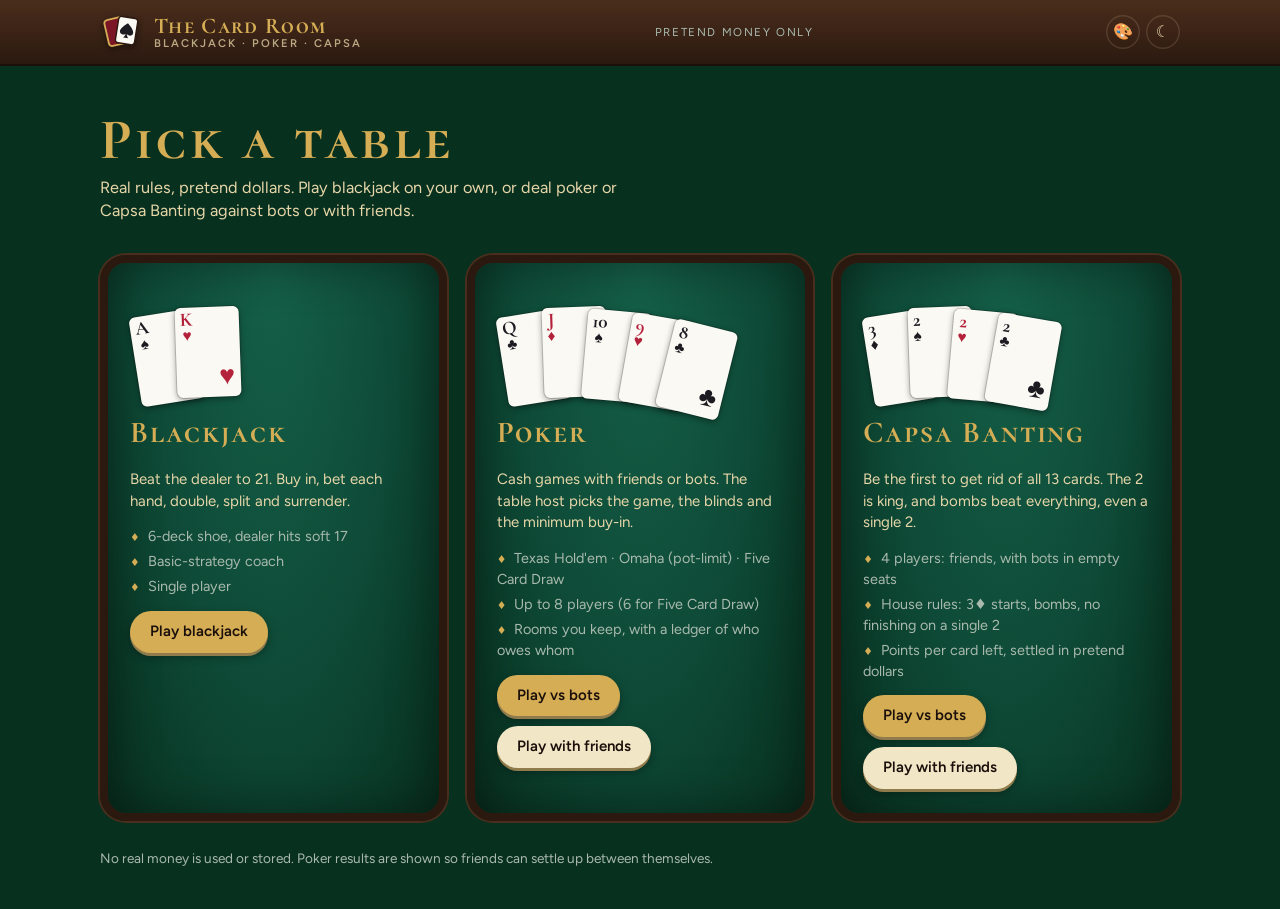
==== index.html @ 7aa1b0e9 "Capsa Banting page, online rooms and menu card; online money only between people Co-Authored-By: Cla" ====
<!doctype html>
<html lang="en">
<head>
<meta charset="utf-8">
<meta name="viewport" content="width=device-width, initial-scale=1, viewport-fit=cover">
<title>The Card Room</title>
<meta name="description" content="Blackjack and Texas Hold'em with real casino rules and pretend money. Play poker against bots or with friends online.">
<meta name="theme-color" content="#2b1910">
<script src="theme.js"></script>
<link rel="icon" type="image/svg+xml" href="logo.svg">
<link rel="preconnect" href="https://fonts.googleapis.com">
<link rel="preconnect" href="https://fonts.gstatic.com" crossorigin>
<link rel="stylesheet" href="https://fonts.googleapis.com/css2?family=Cormorant+SC:wght@500;700&family=Cormorant+Garamond:wght@600;700&family=Figtree:wght@400;500;600;700&display=swap">
<link rel="stylesheet" href="shared.css">
<style>
  .hero { max-width: 1080px; margin: 0 auto; padding-block: 28px 8px; display: grid; gap: 6px; }
  .hero h1 { font-family: var(--font-display); color: var(--gold); font-size: clamp(2.2rem, 7vw, 3.6rem); letter-spacing: .06em; margin: 0; line-height: 1; text-wrap: balance; }
  .hero p { margin: 0; max-width: 56ch; color: var(--print); font-size: 1.02rem; }
  .games { max-width: 1080px; margin: 24px auto 0; display: grid; grid-template-columns: repeat(auto-fit, minmax(300px, 1fr)); gap: 20px; }
  .game {
    position: relative; overflow: hidden; display: grid; gap: 14px; align-content: start;
    background: radial-gradient(ellipse at 50% 0%, var(--felt-hi) 0%, var(--felt) 55%, var(--felt-deep) 100%);
    border: 8px solid var(--rail); border-radius: 26px; box-shadow: inset 0 0 50px rgba(0,0,0,.4), 0 0 0 2px var(--rail-hi);
    padding: 22px 22px 24px; color: var(--print); text-decoration: none; min-width: 0;
  }
  .game h2 { font-family: var(--font-display); color: var(--gold); font-size: 1.9rem; letter-spacing: .06em; margin: 0; }
  .game p { margin: 0; }
  .art { display: flex; height: 112px; align-items: flex-end; padding-left: 4px; }
  .art .card { --cw: 64px; }
  .art .card + .card { margin-left: -22px; }
  .art .card:nth-child(1) { transform: rotate(-9deg) translateY(6px); }
  .art .card:nth-child(2) { transform: rotate(-2deg); }
  .art .card:nth-child(3) { transform: rotate(5deg) translateY(4px); }
  .art .card:nth-child(4) { transform: rotate(10deg) translateY(10px); }
  .art .card:nth-child(5) { transform: rotate(14deg) translateY(18px); }
  .facts { list-style: none; margin: 0; padding: 0; display: grid; gap: 4px; font-size: .9rem; color: var(--muted); }
  .facts li::before { content: "♦"; color: var(--gold); margin-right: 8px; font-size: .75em; }
  .modes { display: flex; flex-wrap: wrap; gap: 10px; }
  .modes a { text-decoration: none; }
  .pill {
    display: inline-flex; align-items: center; gap: 8px; border-radius: 999px; padding: 10px 20px; font-weight: 600;
    background: var(--btn); color: var(--btn-ink); box-shadow: 0 3px 0 #8f7b4c, 0 4px 10px rgba(0,0,0,.35);
  }
  .pill.gold { background: var(--gold); }
  .pill:hover { filter: brightness(1.05); }
  .foot { max-width: 1080px; margin: 28px auto 0; color: var(--muted); font-size: .85rem; }
</style>
</head>
<body>
<header class="bar"><div class="bar-in">
  <a class="brand-link" href="./"><img class="logo" src="logo.svg" alt="" width="44" height="44"><span class="brand-text"><span class="brand">The Card Room</span><span class="brand-sub">Blackjack · Poker · Capsa</span></span></a>
  <span class="tagline">Pretend money only</span>
</div></header>

<div class="wrap">
  <section class="hero">
    <h1>Pick a table</h1>
    <p>Real rules, pretend dollars. Play blackjack on your own, or deal poker or Capsa Banting against bots or with friends.</p>
  </section>

  <section class="games">
    <a class="game" href="blackjack/">
      <div class="art" aria-hidden="true">
        <div class="card"><div class="corner">A<span>♠</span></div><div class="pip">♠</div></div>
        <div class="card red"><div class="corner">K<span>♥</span></div><div class="pip">♥</div></div>
      </div>
      <h2>Blackjack</h2>
      <p>Beat the dealer to 21. Buy in, bet each hand, double, split and surrender.</p>
      <ul class="facts">
        <li>6-deck shoe, dealer hits soft 17</li>
        <li>Basic-strategy coach</li>
        <li>Single player</li>
      </ul>
      <div class="modes"><span class="pill gold">Play blackjack</span></div>
    </a>

    <div class="game">
      <div class="art" aria-hidden="true">
        <div class="card"><div class="corner">Q<span>♣</span></div><div class="pip">♣</div></div>
        <div class="card red"><div class="corner">J<span>♦</span></div><div class="pip">♦</div></div>
        <div class="card"><div class="corner">10<span>♠</span></div><div class="pip">♠</div></div>
        <div class="card red"><div class="corner">9<span>♥</span></div><div class="pip">♥</div></div>
        <div class="card"><div class="corner">8<span>♣</span></div><div class="pip">♣</div></div>
      </div>
      <h2>Poker</h2>
      <p>Cash games with friends or bots. The table host picks the game, the blinds and the minimum buy-in.</p>
      <ul class="facts">
        <li>Texas Hold'em · Omaha (pot-limit) · Five Card Draw</li>
        <li>Up to 8 players (6 for Five Card Draw)</li>
        <li>Rooms you keep, with a ledger of who owes whom</li>
      </ul>
      <div class="modes">
        <a class="pill gold" href="poker/#ai">Play vs bots</a>
        <a class="pill" href="poker/#online">Play with friends</a>
      </div>
    </div>

    <div class="game">
      <div class="art" aria-hidden="true">
        <div class="card"><div class="corner">3<span>♦</span></div><div class="pip">♦</div></div>
        <div class="card"><div class="corner">2<span>♠</span></div><div class="pip">♠</div></div>
        <div class="card red"><div class="corner">2<span>♥</span></div><div class="pip">♥</div></div>
        <div class="card"><div class="corner">2<span>♣</span></div><div class="pip">♣</div></div>
      </div>
      <h2>Capsa Banting</h2>
      <p>Be the first to get rid of all 13 cards. The 2 is king, and bombs beat everything, even a single 2.</p>
      <ul class="facts">
        <li>4 players: friends, with bots in empty seats</li>
        <li>House rules: 3♦ starts, bombs, no finishing on a single 2</li>
        <li>Points per card left, settled in pretend dollars</li>
      </ul>
      <div class="modes">
        <a class="pill gold" href="capsa/#ai">Play vs bots</a>
        <a class="pill" href="capsa/#online">Play with friends</a>
      </div>
    </div>
  </section>

  <p class="foot">No real money is used or stored. Poker results are shown so friends can settle up between themselves.</p>
</div>
</body>
</html>
---- shared.css ----
/* Shared look for the menu and the poker room: the same wooden rail and green felt as the blackjack table.
   Single deliberate dark look. */
* { box-sizing: border-box; }
html { padding-top: env(safe-area-inset-top, 0px); padding-bottom: env(safe-area-inset-bottom, 0px); }
body { margin: 0; }
[hidden] { display: none !important; }
:root {
  --felt: #0e4a37;
  --felt-deep: #08301f;
  --felt-hi: #156048;
  --rail: #2b1910;
  --rail-hi: #4a2d1c;
  --print: #e6d6a8;
  --gold: #d4ad55;
  --card: #fbf9f3;
  --card-ink: #1d1b22;
  --card-red: #b3223a;
  --card-back: #7a1626;
  --win: #7fd69c;
  --lose: #f08a7e;
  --push: #c9c2ae;
  --btn: #f1e6c6;
  --btn-ink: #22160e;
  --muted: #a9b9ae;
  --line: rgba(230, 214, 168, .15);
  --chip-1: #f4f1ea; --chip-5: #c0392b; --chip-25: #1e7d4f; --chip-100: #1d1d22; --chip-500: #6a3d9a; --chip-1k: #d9a520;
  --font-display: "Cormorant SC", "Cormorant Garamond", Georgia, serif;
  --font-rank: "Cormorant Garamond", Georgia, "Times New Roman", serif;
  --font-body: "Figtree", system-ui, -apple-system, "Segoe UI", sans-serif;
  color-scheme: dark;
}
html, body { min-height: 100%; }
body { background: var(--felt-deep); color: var(--print); font-family: var(--font-body); font-size: 15px; line-height: 1.45; }
body::before { content: ""; position: fixed; inset: 0 0 auto; height: env(safe-area-inset-top, 0px); z-index: 10; background: var(--rail); }

.bar {
  position: sticky; top: env(safe-area-inset-top, 0px); z-index: 5;
  background: linear-gradient(var(--rail-hi), var(--rail));
  border-bottom: 2px solid #1a0f09;
  padding-block: 10px;
  padding-left: max(16px, env(safe-area-inset-left, 0px));
  padding-right: max(16px, env(safe-area-inset-right, 0px));
}
.bar-in { max-width: 1080px; margin: 0 auto; display: flex; flex-wrap: wrap; align-items: center; justify-content: space-between; gap: 8px 20px; }
.brand-wrap { display: grid; gap: 2px; min-width: 0; }
.brand { font-family: var(--font-display); font-weight: 700; font-size: 1.45rem; letter-spacing: .06em; color: var(--gold); margin: 0; }
.back { color: var(--muted); font-size: .78rem; text-decoration: none; letter-spacing: .04em; }
.back:hover, .back:focus-visible { color: var(--gold); }
.meters { display: flex; flex-wrap: wrap; gap: 8px 18px; align-items: center; font-variant-numeric: tabular-nums; }
.meter { display: grid; gap: 2px; }
.meter small { font-size: .68rem; text-transform: uppercase; letter-spacing: .12em; color: var(--muted); }
.meter b { font-size: 1.05rem; font-weight: 600; }

.wrap {
  padding-block: 18px 40px;
  padding-left: max(16px, env(safe-area-inset-left, 0px));
  padding-right: max(16px, env(safe-area-inset-right, 0px));
}

button {
  font: inherit; font-weight: 600; cursor: pointer;
  border: 0; border-radius: 999px; padding: 10px 20px; min-width: 92px;
  background: var(--btn); color: var(--btn-ink);
  box-shadow: 0 3px 0 #8f7b4c, 0 4px 10px rgba(0,0,0,.35);
  transition: transform .08s, box-shadow .08s, opacity .15s;
}
button:hover:not(:disabled) { filter: brightness(1.05); }
button:active:not(:disabled) { transform: translateY(2px); box-shadow: 0 1px 0 #8f7b4c; }
button:disabled { opacity: .35; cursor: not-allowed; }
button:focus-visible, select:focus-visible, input:focus-visible, a:focus-visible { outline: 3px solid var(--gold); outline-offset: 2px; }
button.primary { background: var(--gold); }
button.ghost { background: transparent; color: var(--print); box-shadow: inset 0 0 0 1.5px rgba(230,214,168,.5); }
button.danger { background: transparent; color: var(--lose); box-shadow: inset 0 0 0 1.5px var(--lose); }
kbd { font-family: var(--font-body); font-size: .68em; opacity: .55; margin-left: 6px; }

.money-input { display: inline-flex; align-items: center; gap: 4px; background: var(--felt-deep); border: 1.5px solid rgba(230,214,168,.35); border-radius: 999px; padding: 4px 14px; }
.money-input span { color: var(--gold); font-weight: 700; }
.money-input input { width: 8ch; background: transparent; border: 0; color: var(--print); font: inherit; font-size: 1.05rem; font-weight: 600; font-variant-numeric: tabular-nums; padding: 6px 0; -moz-appearance: textfield; }
.money-input input::-webkit-outer-spin-button, .money-input input::-webkit-inner-spin-button { -webkit-appearance: none; margin: 0; }
.money-input input:focus { outline: none; }
.money-input:focus-within { outline: 3px solid var(--gold); outline-offset: 2px; }
.text-input { background: var(--felt-deep); color: var(--print); border: 1.5px solid rgba(230,214,168,.35); border-radius: 10px; padding: 9px 12px; font: inherit; width: 100%; }
select { font: inherit; background: var(--felt-deep); color: var(--print); border: 1px solid rgba(230,214,168,.3); border-radius: 8px; padding: 6px 8px; }

.card {
  --cw: 56px;
  width: var(--cw); height: calc(var(--cw) * 1.4);
  border-radius: calc(var(--cw) * .09);
  background: var(--card); color: var(--card-ink);
  box-shadow: 0 2px 6px rgba(0,0,0,.4), 0 0 0 1px rgba(0,0,0,.15);
  position: relative; flex: none;
  font-family: var(--font-rank); font-weight: 700;
}
.card.red { color: var(--card-red); }
.card .corner { position: absolute; top: 5%; left: 8%; display: grid; justify-items: center; line-height: .9; font-size: calc(var(--cw) * .3); }
.card .corner span { font-size: .8em; }
.card .pip { position: absolute; right: 9%; bottom: 6%; font-size: calc(var(--cw) * .42); line-height: 1; }
.card.back {
  background:
    repeating-linear-gradient(45deg, rgba(255,255,255,.14) 0 3px, transparent 3px 8px),
    repeating-linear-gradient(-45deg, rgba(255,255,255,.14) 0 3px, transparent 3px 8px),
    var(--card-back);
  border: calc(var(--cw) * .06) solid var(--card);
}
.card.slot { background: rgba(0,0,0,.18); box-shadow: inset 0 0 0 1.5px rgba(230,214,168,.18); }
.card.deal { animation: deal .28s ease-out both; }
.card.win { box-shadow: 0 0 0 3px var(--gold), 0 2px 10px rgba(0,0,0,.4); }
.card.dim { filter: brightness(.55); }
@keyframes deal { from { transform: translateY(-24px) rotate(-6deg); opacity: 0; } to { transform: none; opacity: 1; } }
@media (prefers-reduced-motion: reduce) { .card.deal { animation: none; } * { transition: none !important; } }

/* ---------- logo ---------- */
.brand-link { display: inline-flex; align-items: center; gap: 10px; text-decoration: none; min-width: 0; border-radius: 10px; }
.brand-link .logo { width: 44px; height: 44px; flex: none; filter: drop-shadow(0 2px 3px rgba(0,0,0,.45)); transition: transform .2s; }
a.brand-link:hover .logo { transform: rotate(-6deg) scale(1.04); }
.brand-text { display: grid; line-height: 1.05; min-width: 0; }
.brand-text .brand { font-size: 1.4rem; white-space: nowrap; }
.brand-sub { margin: 0; font-family: var(--font-body); font-size: .7rem; font-weight: 600; letter-spacing: .18em; text-transform: uppercase; color: var(--print); opacity: .75; white-space: nowrap; }
.tagline { font-size: .72rem; letter-spacing: .14em; text-transform: uppercase; color: var(--muted); }
@media (max-width: 520px) {
  .brand-link .logo { width: 36px; height: 36px; }
  .brand-text .brand { font-size: 1.15rem; }
  .brand-sub { font-size: .62rem; }
}
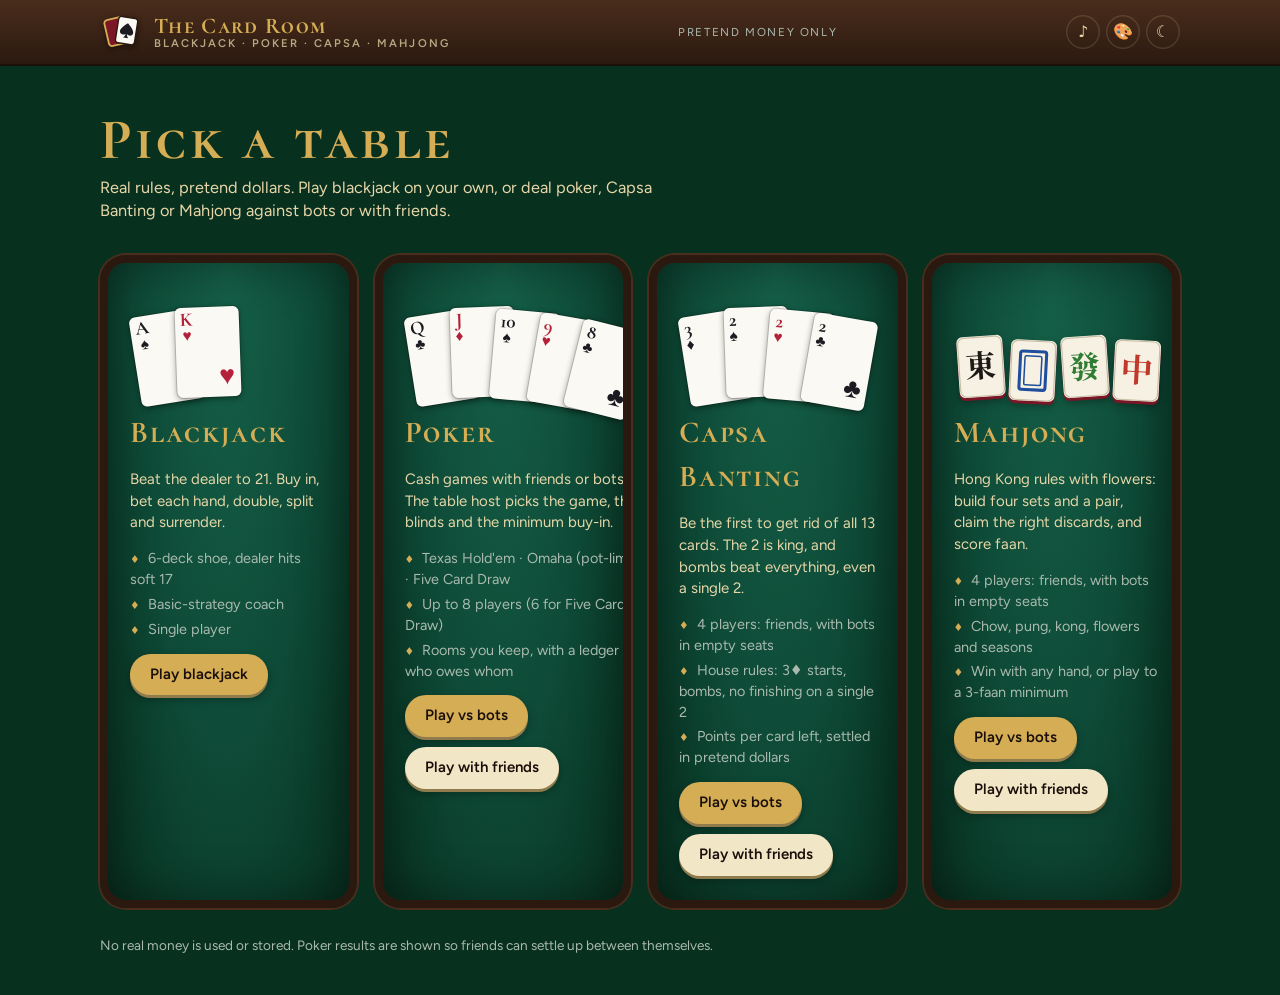
==== commit 941b626c: "Mahjong (Hong Kong rules): engine, bots, table, online rooms - mahjong-engine.js: 144 tiles with flo" ====
--- a/index.html
+++ b/index.html
@@ -16,7 +16,7 @@
   .hero { max-width: 1080px; margin: 0 auto; padding-block: 28px 8px; display: grid; gap: 6px; }
   .hero h1 { font-family: var(--font-display); color: var(--gold); font-size: clamp(2.2rem, 7vw, 3.6rem); letter-spacing: .06em; margin: 0; line-height: 1; text-wrap: balance; }
   .hero p { margin: 0; max-width: 56ch; color: var(--print); font-size: 1.02rem; }
-  .games { max-width: 1080px; margin: 24px auto 0; display: grid; grid-template-columns: repeat(auto-fit, minmax(300px, 1fr)); gap: 20px; }
+  .games { max-width: 1080px; margin: 24px auto 0; display: grid; grid-template-columns: repeat(auto-fit, minmax(235px, 1fr)); gap: 18px; }
   .game {
     position: relative; overflow: hidden; display: grid; gap: 14px; align-content: start;
     background: radial-gradient(ellipse at 50% 0%, var(--felt-hi) 0%, var(--felt) 55%, var(--felt-deep) 100%);
@@ -48,14 +48,14 @@
 </head>
 <body>
 <header class="bar"><div class="bar-in">
-  <a class="brand-link" href="./"><img class="logo" src="logo.svg" alt="" width="44" height="44"><span class="brand-text"><span class="brand">The Card Room</span><span class="brand-sub">Blackjack · Poker · Capsa</span></span></a>
+  <a class="brand-link" href="./"><img class="logo" src="logo.svg" alt="" width="44" height="44"><span class="brand-text"><span class="brand">The Card Room</span><span class="brand-sub">Blackjack · Poker · Capsa · Mahjong</span></span></a>
   <span class="tagline">Pretend money only</span>
 </div></header>
 
 <div class="wrap">
   <section class="hero">
     <h1>Pick a table</h1>
-    <p>Real rules, pretend dollars. Play blackjack on your own, or deal poker or Capsa Banting against bots or with friends.</p>
+    <p>Real rules, pretend dollars. Play blackjack on your own, or deal poker, Capsa Banting or Mahjong against bots or with friends.</p>
   </section>
 
   <section class="games">
@@ -114,9 +114,34 @@
         <a class="pill" href="capsa/#online">Play with friends</a>
       </div>
     </div>
+
+    <div class="game">
+      <div class="art mj-art" aria-hidden="true" data-tiles="1z 5z 6z 7z"></div>
+      <h2>Mahjong</h2>
+      <p>Hong Kong rules with flowers: build four sets and a pair, claim the right discards, and score faan.</p>
+      <ul class="facts">
+        <li>4 players: friends, with bots in empty seats</li>
+        <li>Chow, pung, kong, flowers and seasons</li>
+        <li>Win with any hand, or play to a 3-faan minimum</li>
+      </ul>
+      <div class="modes">
+        <a class="pill gold" href="mahjong/#ai">Play vs bots</a>
+        <a class="pill" href="mahjong/#online">Play with friends</a>
+      </div>
+    </div>
   </section>
 
   <p class="foot">No real money is used or stored. Poker results are shown so friends can settle up between themselves.</p>
 </div>
+<style>
+  .mj-art { display: flex; gap: 6px; }
+  .mj-art .tile { width: 46px; aspect-ratio: 3 / 4; border-radius: 6px; background: #f7f1e3; box-shadow: 0 3px 0 var(--card-back, #2c6e49), 0 5px 8px rgba(0,0,0,.35); }
+  .mj-art .tile:nth-child(odd) { transform: rotate(-4deg); } .mj-art .tile:nth-child(even) { transform: rotate(3deg) translateY(4px); }
+  .mj-art .tile svg { display: block; width: 100%; height: 100%; }
+</style>
+<script type="module">
+  import { tileSvg } from "./mahjong/tiles.js";
+  for (const box of document.querySelectorAll("[data-tiles]")) box.innerHTML = box.dataset.tiles.split(" ").map(t => `<div class="tile">${tileSvg(t)}</div>`).join("");
+</script>
 </body>
 </html>
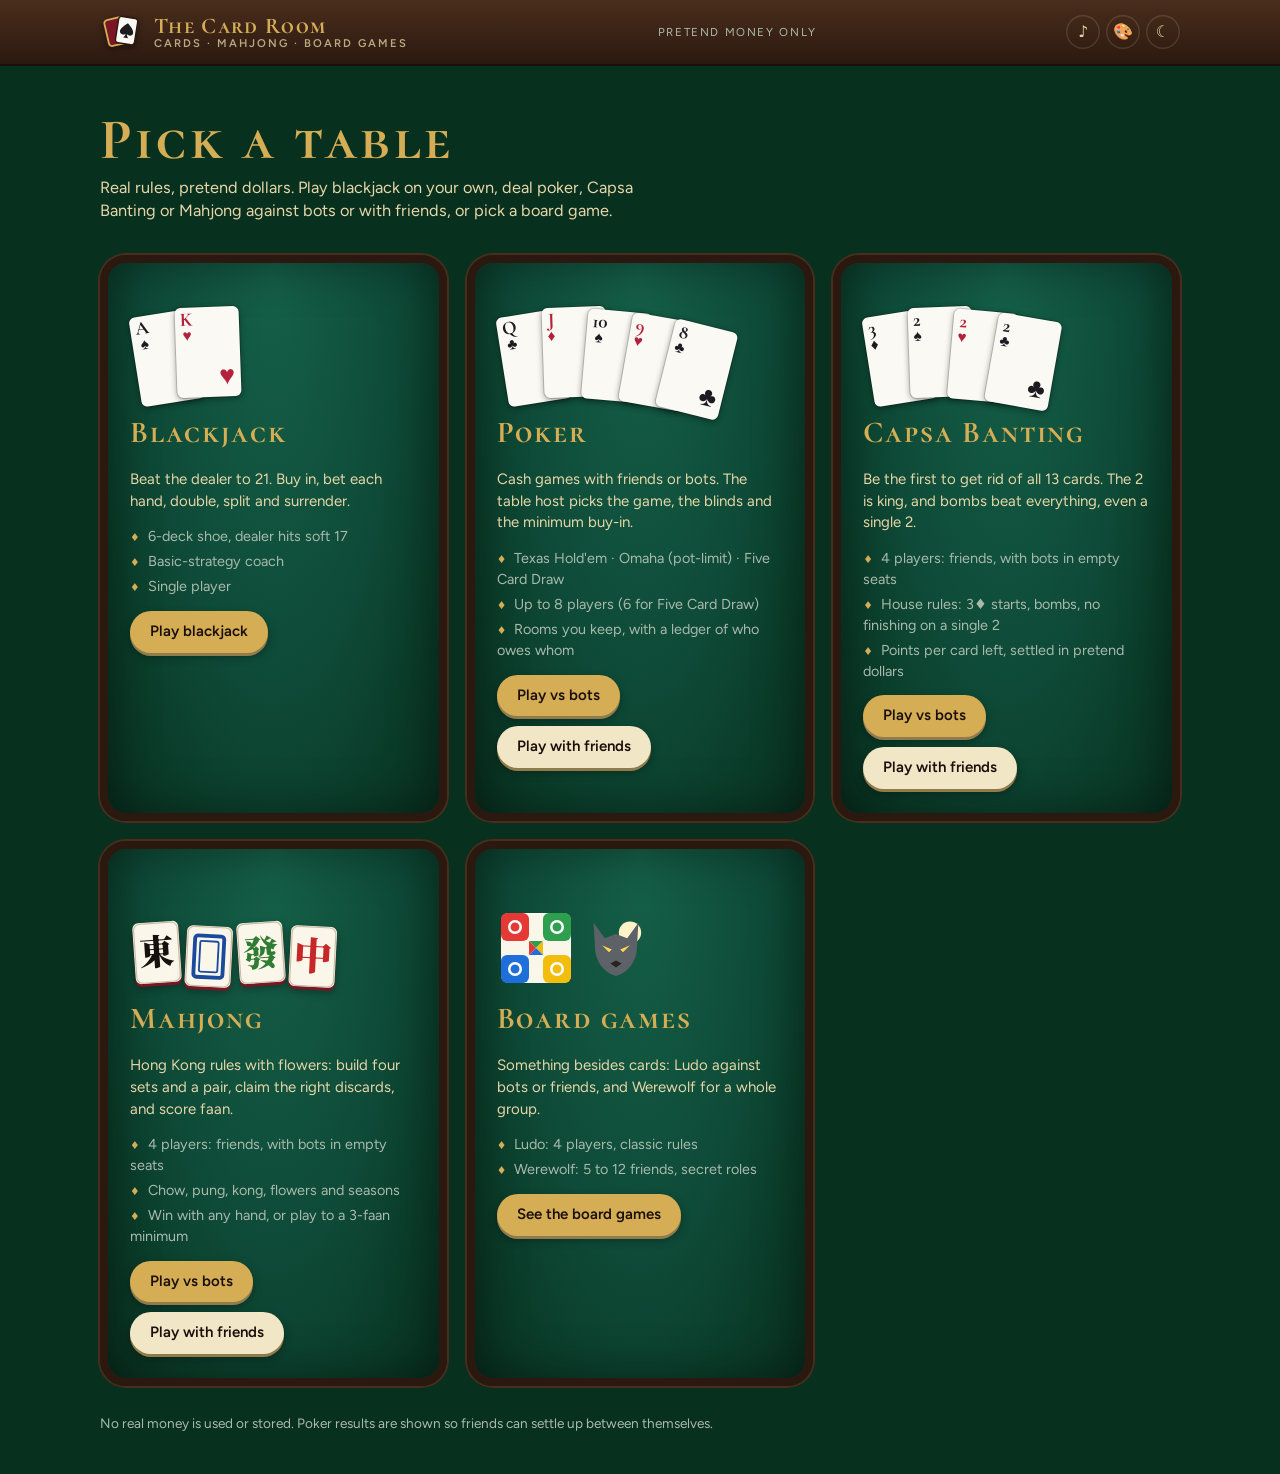
==== commit 005abdff: "Board games: Ludo and Werewolf, on a Board games page - Werewolf: rooms for 5-12 friends, Werewolves" ====
--- a/index.html
+++ b/index.html
@@ -16,7 +16,7 @@
   .hero { max-width: 1080px; margin: 0 auto; padding-block: 28px 8px; display: grid; gap: 6px; }
   .hero h1 { font-family: var(--font-display); color: var(--gold); font-size: clamp(2.2rem, 7vw, 3.6rem); letter-spacing: .06em; margin: 0; line-height: 1; text-wrap: balance; }
   .hero p { margin: 0; max-width: 56ch; color: var(--print); font-size: 1.02rem; }
-  .games { max-width: 1080px; margin: 24px auto 0; display: grid; grid-template-columns: repeat(auto-fit, minmax(235px, 1fr)); gap: 18px; }
+  .games { max-width: 1080px; margin: 24px auto 0; display: grid; grid-template-columns: repeat(auto-fit, minmax(300px, 1fr)); gap: 20px; }
   .game {
     position: relative; overflow: hidden; display: grid; gap: 14px; align-content: start;
     background: radial-gradient(ellipse at 50% 0%, var(--felt-hi) 0%, var(--felt) 55%, var(--felt-deep) 100%);
@@ -48,14 +48,14 @@
 </head>
 <body>
 <header class="bar"><div class="bar-in">
-  <a class="brand-link" href="./"><img class="logo" src="logo.svg" alt="" width="44" height="44"><span class="brand-text"><span class="brand">The Card Room</span><span class="brand-sub">Blackjack · Poker · Capsa · Mahjong</span></span></a>
+  <a class="brand-link" href="./"><img class="logo" src="logo.svg" alt="" width="44" height="44"><span class="brand-text"><span class="brand">The Card Room</span><span class="brand-sub">Cards · Mahjong · Board games</span></span></a>
   <span class="tagline">Pretend money only</span>
 </div></header>
 
 <div class="wrap">
   <section class="hero">
     <h1>Pick a table</h1>
-    <p>Real rules, pretend dollars. Play blackjack on your own, or deal poker, Capsa Banting or Mahjong against bots or with friends.</p>
+    <p>Real rules, pretend dollars. Play blackjack on your own, deal poker, Capsa Banting or Mahjong against bots or with friends, or pick a board game.</p>
   </section>
 
   <section class="games">
@@ -129,12 +129,26 @@
         <a class="pill" href="mahjong/#online">Play with friends</a>
       </div>
     </div>
+
+    <div class="game">
+      <div class="art board-art" aria-hidden="true"><svg viewBox="0 0 90 90" width="96" height="96" aria-hidden="true"><rect width="90" height="90" rx="10" fill="#fbf6ea"/><rect x="0" y="0" width="36" height="36" rx="8" fill="#e53935"/><rect x="54" y="0" width="36" height="36" rx="8" fill="#2e9e4f"/><rect x="54" y="54" width="36" height="36" rx="8" fill="#f2bd0d"/><rect x="0" y="54" width="36" height="36" rx="8" fill="#1e6fd9"/><polygon points="36,36 54,36 45,45" fill="#2e9e4f"/><polygon points="54,36 54,54 45,45" fill="#f2bd0d"/><polygon points="36,54 54,54 45,45" fill="#1e6fd9"/><polygon points="36,36 36,54 45,45" fill="#e53935"/><circle cx="18" cy="18" r="9" fill="#fff"/><circle cx="18" cy="18" r="6.5" fill="#e53935" stroke="#fff" stroke-width="1.5"/><circle cx="72" cy="18" r="9" fill="#fff"/><circle cx="72" cy="18" r="6.5" fill="#2e9e4f" stroke="#fff" stroke-width="1.5"/><circle cx="72" cy="72" r="9" fill="#fff"/><circle cx="72" cy="72" r="6.5" fill="#f2bd0d" stroke="#fff" stroke-width="1.5"/><circle cx="18" cy="72" r="9" fill="#fff"/><circle cx="18" cy="72" r="6.5" fill="#1e6fd9" stroke="#fff" stroke-width="1.5"/></svg><svg viewBox="0 0 100 100" width="96" height="96" aria-hidden="true"><circle cx="70" cy="28" r="16" fill="#fdf3c7"/><path d="M18 14 L34 36 L50 30 L66 36 L82 14 L80 48 C80 70 66 86 50 90 C34 86 20 70 20 48Z" fill="#5d6168"/><path d="M30 46 L44 52 L40 56Z M70 46 L56 52 L60 56Z" fill="#ffd54f"/><path d="M42 72 L50 78 L58 72 L50 68Z" fill="#2b2420"/></svg></div>
+      <h2>Board games</h2>
+      <p>Something besides cards: Ludo against bots or friends, and Werewolf for a whole group.</p>
+      <ul class="facts">
+        <li>Ludo: 4 players, classic rules</li>
+        <li>Werewolf: 5 to 12 friends, secret roles</li>
+      </ul>
+      <div class="modes">
+        <a class="pill gold" href="boardgames/">See the board games</a>
+      </div>
+    </div>
   </section>
 
   <p class="foot">No real money is used or stored. Poker results are shown so friends can settle up between themselves.</p>
 </div>
 <style>
   .mj-art { display: flex; gap: 6px; }
+  .board-art { display: flex; gap: 10px; } .board-art svg { width: 70px; height: 70px; }
   .mj-art .tile { width: 46px; aspect-ratio: 3 / 4; border-radius: 6px; background: #f7f1e3; box-shadow: 0 3px 0 var(--card-back, #2c6e49), 0 5px 8px rgba(0,0,0,.35); }
   .mj-art .tile:nth-child(odd) { transform: rotate(-4deg); } .mj-art .tile:nth-child(even) { transform: rotate(3deg) translateY(4px); }
   .mj-art .tile svg { display: block; width: 100%; height: 100%; }
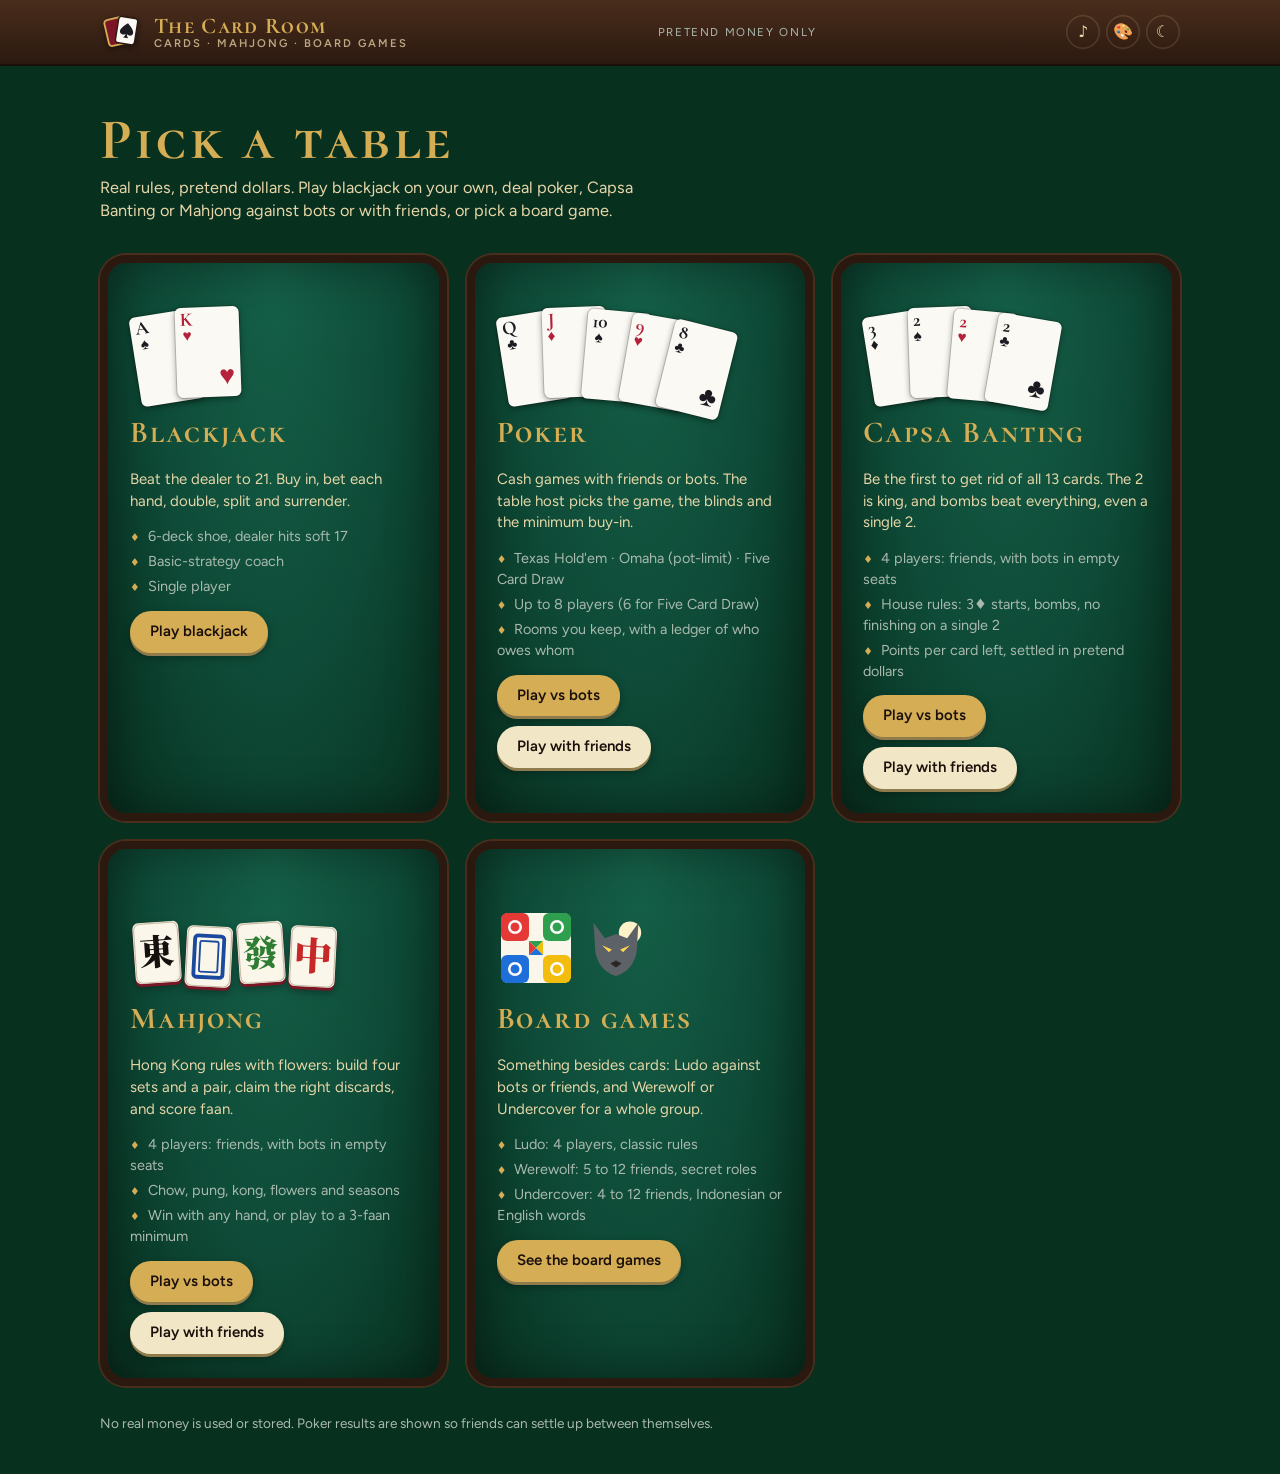
==== commit a883915b: "Undercover: clue-and-vote party game with Indonesian and English words Civilians, a hidden undercove" ====
--- a/index.html
+++ b/index.html
@@ -133,10 +133,11 @@
     <div class="game">
       <div class="art board-art" aria-hidden="true"><svg viewBox="0 0 90 90" width="96" height="96" aria-hidden="true"><rect width="90" height="90" rx="10" fill="#fbf6ea"/><rect x="0" y="0" width="36" height="36" rx="8" fill="#e53935"/><rect x="54" y="0" width="36" height="36" rx="8" fill="#2e9e4f"/><rect x="54" y="54" width="36" height="36" rx="8" fill="#f2bd0d"/><rect x="0" y="54" width="36" height="36" rx="8" fill="#1e6fd9"/><polygon points="36,36 54,36 45,45" fill="#2e9e4f"/><polygon points="54,36 54,54 45,45" fill="#f2bd0d"/><polygon points="36,54 54,54 45,45" fill="#1e6fd9"/><polygon points="36,36 36,54 45,45" fill="#e53935"/><circle cx="18" cy="18" r="9" fill="#fff"/><circle cx="18" cy="18" r="6.5" fill="#e53935" stroke="#fff" stroke-width="1.5"/><circle cx="72" cy="18" r="9" fill="#fff"/><circle cx="72" cy="18" r="6.5" fill="#2e9e4f" stroke="#fff" stroke-width="1.5"/><circle cx="72" cy="72" r="9" fill="#fff"/><circle cx="72" cy="72" r="6.5" fill="#f2bd0d" stroke="#fff" stroke-width="1.5"/><circle cx="18" cy="72" r="9" fill="#fff"/><circle cx="18" cy="72" r="6.5" fill="#1e6fd9" stroke="#fff" stroke-width="1.5"/></svg><svg viewBox="0 0 100 100" width="96" height="96" aria-hidden="true"><circle cx="70" cy="28" r="16" fill="#fdf3c7"/><path d="M18 14 L34 36 L50 30 L66 36 L82 14 L80 48 C80 70 66 86 50 90 C34 86 20 70 20 48Z" fill="#5d6168"/><path d="M30 46 L44 52 L40 56Z M70 46 L56 52 L60 56Z" fill="#ffd54f"/><path d="M42 72 L50 78 L58 72 L50 68Z" fill="#2b2420"/></svg></div>
       <h2>Board games</h2>
-      <p>Something besides cards: Ludo against bots or friends, and Werewolf for a whole group.</p>
+      <p>Something besides cards: Ludo against bots or friends, and Werewolf or Undercover for a whole group.</p>
       <ul class="facts">
         <li>Ludo: 4 players, classic rules</li>
         <li>Werewolf: 5 to 12 friends, secret roles</li>
+        <li>Undercover: 4 to 12 friends, Indonesian or English words</li>
       </ul>
       <div class="modes">
         <a class="pill gold" href="boardgames/">See the board games</a>
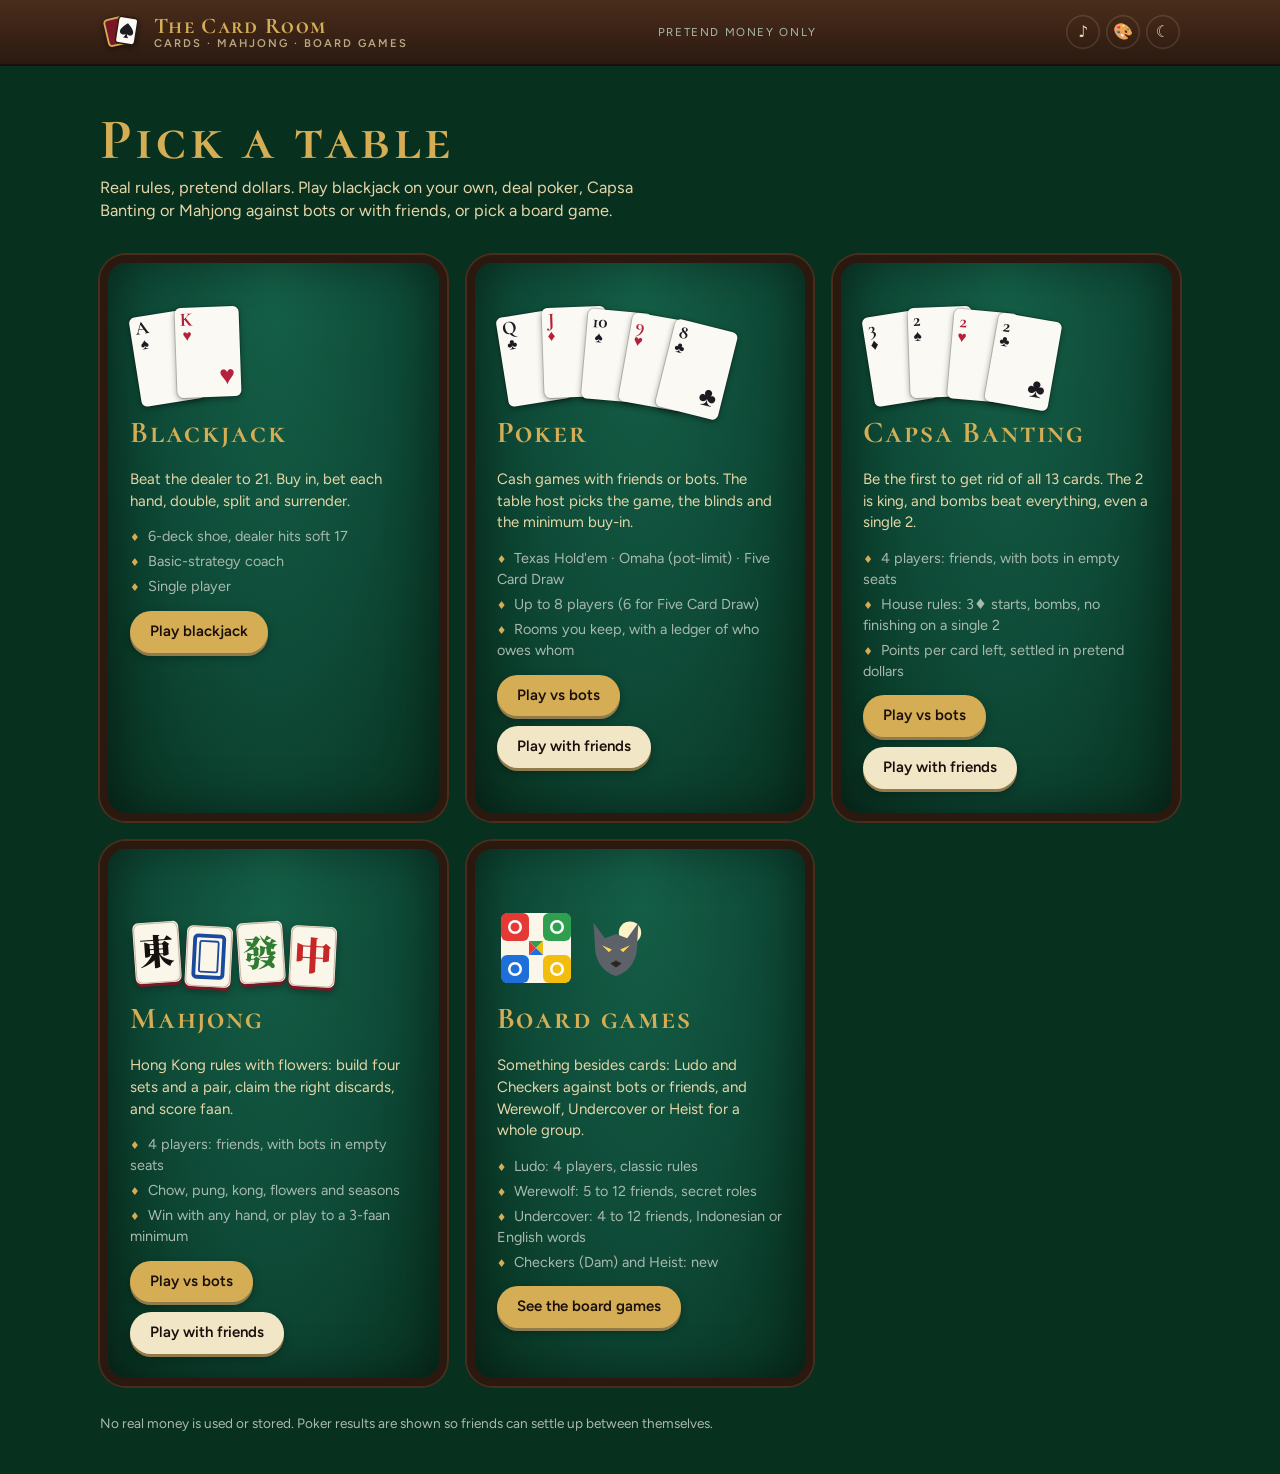
==== commit fad59620: "Checkers (Dam or English rules) and Heist (crew vs undercover cops) Checkers: vs a bot (alpha-beta, " ====
--- a/index.html
+++ b/index.html
@@ -133,11 +133,12 @@
     <div class="game">
       <div class="art board-art" aria-hidden="true"><svg viewBox="0 0 90 90" width="96" height="96" aria-hidden="true"><rect width="90" height="90" rx="10" fill="#fbf6ea"/><rect x="0" y="0" width="36" height="36" rx="8" fill="#e53935"/><rect x="54" y="0" width="36" height="36" rx="8" fill="#2e9e4f"/><rect x="54" y="54" width="36" height="36" rx="8" fill="#f2bd0d"/><rect x="0" y="54" width="36" height="36" rx="8" fill="#1e6fd9"/><polygon points="36,36 54,36 45,45" fill="#2e9e4f"/><polygon points="54,36 54,54 45,45" fill="#f2bd0d"/><polygon points="36,54 54,54 45,45" fill="#1e6fd9"/><polygon points="36,36 36,54 45,45" fill="#e53935"/><circle cx="18" cy="18" r="9" fill="#fff"/><circle cx="18" cy="18" r="6.5" fill="#e53935" stroke="#fff" stroke-width="1.5"/><circle cx="72" cy="18" r="9" fill="#fff"/><circle cx="72" cy="18" r="6.5" fill="#2e9e4f" stroke="#fff" stroke-width="1.5"/><circle cx="72" cy="72" r="9" fill="#fff"/><circle cx="72" cy="72" r="6.5" fill="#f2bd0d" stroke="#fff" stroke-width="1.5"/><circle cx="18" cy="72" r="9" fill="#fff"/><circle cx="18" cy="72" r="6.5" fill="#1e6fd9" stroke="#fff" stroke-width="1.5"/></svg><svg viewBox="0 0 100 100" width="96" height="96" aria-hidden="true"><circle cx="70" cy="28" r="16" fill="#fdf3c7"/><path d="M18 14 L34 36 L50 30 L66 36 L82 14 L80 48 C80 70 66 86 50 90 C34 86 20 70 20 48Z" fill="#5d6168"/><path d="M30 46 L44 52 L40 56Z M70 46 L56 52 L60 56Z" fill="#ffd54f"/><path d="M42 72 L50 78 L58 72 L50 68Z" fill="#2b2420"/></svg></div>
       <h2>Board games</h2>
-      <p>Something besides cards: Ludo against bots or friends, and Werewolf or Undercover for a whole group.</p>
+      <p>Something besides cards: Ludo and Checkers against bots or friends, and Werewolf, Undercover or Heist for a whole group.</p>
       <ul class="facts">
         <li>Ludo: 4 players, classic rules</li>
         <li>Werewolf: 5 to 12 friends, secret roles</li>
         <li>Undercover: 4 to 12 friends, Indonesian or English words</li>
+        <li>Checkers (Dam) and Heist: new</li>
       </ul>
       <div class="modes">
         <a class="pill gold" href="boardgames/">See the board games</a>
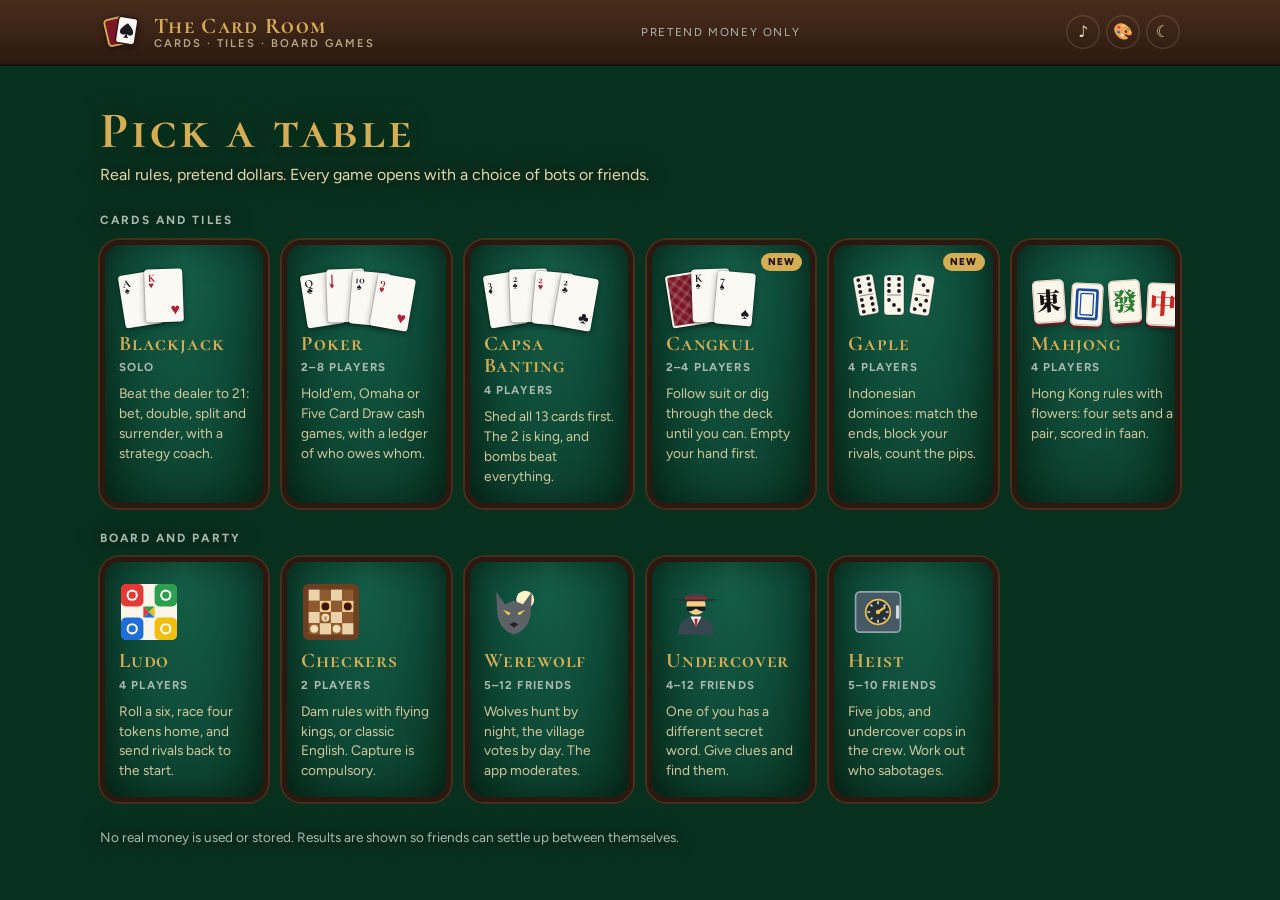
==== commit 115546ef: "Gaple and Cangkul; a home grid with every game; theme previews New games, both with bots and online " ====
--- a/index.html
+++ b/index.html
@@ -13,148 +13,154 @@
 <link rel="stylesheet" href="https://fonts.googleapis.com/css2?family=Cormorant+SC:wght@500;700&family=Cormorant+Garamond:wght@600;700&family=Figtree:wght@400;500;600;700&display=swap">
 <link rel="stylesheet" href="shared.css">
 <style>
-  .hero { max-width: 1080px; margin: 0 auto; padding-block: 28px 8px; display: grid; gap: 6px; }
-  .hero h1 { font-family: var(--font-display); color: var(--gold); font-size: clamp(2.2rem, 7vw, 3.6rem); letter-spacing: .06em; margin: 0; line-height: 1; text-wrap: balance; }
-  .hero p { margin: 0; max-width: 56ch; color: var(--print); font-size: 1.02rem; }
-  .games { max-width: 1080px; margin: 24px auto 0; display: grid; grid-template-columns: repeat(auto-fit, minmax(300px, 1fr)); gap: 20px; }
+  .hero { max-width: 1080px; margin: 0 auto; padding-block: 22px 4px; display: grid; gap: 6px; }
+  .hero h1 { font-family: var(--font-display); color: var(--gold); font-size: clamp(2rem, 6vw, 3.2rem); letter-spacing: .06em; margin: 0; line-height: 1; text-wrap: balance; }
+  .hero p { margin: 0; max-width: 56ch; color: var(--print); font-size: 1rem; }
+  .shelf { max-width: 1080px; margin: 22px auto 0; }
+  .shelf h2 { margin: 0 0 10px; font-family: var(--font-body); font-size: .74rem; font-weight: 700; letter-spacing: .18em; text-transform: uppercase; color: var(--muted); }
+  .games { display: grid; grid-template-columns: repeat(auto-fill, minmax(158px, 1fr)); gap: 14px; }
   .game {
-    position: relative; overflow: hidden; display: grid; gap: 14px; align-content: start;
+    position: relative; overflow: hidden; display: grid; gap: 4px; align-content: start; justify-items: start;
     background: radial-gradient(ellipse at 50% 0%, var(--felt-hi) 0%, var(--felt) 55%, var(--felt-deep) 100%);
-    border: 8px solid var(--rail); border-radius: 26px; box-shadow: inset 0 0 50px rgba(0,0,0,.4), 0 0 0 2px var(--rail-hi);
-    padding: 22px 22px 24px; color: var(--print); text-decoration: none; min-width: 0;
+    border: 5px solid var(--rail); border-radius: 20px; box-shadow: inset 0 0 36px rgba(0,0,0,.4), 0 0 0 2px var(--rail-hi);
+    padding: 14px 14px 16px; color: var(--print); text-decoration: none; min-width: 0;
+    transition: transform .12s, box-shadow .12s;
   }
-  .game h2 { font-family: var(--font-display); color: var(--gold); font-size: 1.9rem; letter-spacing: .06em; margin: 0; }
-  .game p { margin: 0; }
-  .art { display: flex; height: 112px; align-items: flex-end; padding-left: 4px; }
-  .art .card { --cw: 64px; }
-  .art .card + .card { margin-left: -22px; }
-  .art .card:nth-child(1) { transform: rotate(-9deg) translateY(6px); }
+  .game:hover, .game:focus-visible { transform: translateY(-3px); box-shadow: inset 0 0 36px rgba(0,0,0,.4), 0 0 0 2px var(--gold), 0 10px 22px rgba(0,0,0,.35); }
+  .game:active { transform: none; }
+  .game h3 { font-family: var(--font-display); color: var(--gold); font-size: 1.3rem; letter-spacing: .04em; margin: 6px 0 0; line-height: 1.1; overflow-wrap: anywhere; }
+  .game .who { font-size: .72rem; font-weight: 700; letter-spacing: .1em; text-transform: uppercase; color: var(--muted); }
+  .game p { margin: 4px 0 0; font-size: .86rem; color: var(--print); opacity: .9; }
+  .game .tag { position: absolute; top: 8px; right: 8px; font-size: .62rem; font-weight: 800; letter-spacing: .12em; text-transform: uppercase; padding: 2px 7px; border-radius: 999px; background: var(--gold); color: var(--btn-ink); }
+  .art { display: flex; height: 64px; align-items: flex-end; gap: 6px; padding-left: 2px; }
+  .art > svg { width: 56px; height: 56px; flex: none; }
+  .art > svg[viewBox="0 0 96 56"] { width: 96px; }
+  .art .card { --cw: 38px; }
+  .art .card + .card { margin-left: -20px; }
+  .art .card:nth-child(1) { transform: rotate(-9deg) translateY(4px); }
   .art .card:nth-child(2) { transform: rotate(-2deg); }
-  .art .card:nth-child(3) { transform: rotate(5deg) translateY(4px); }
-  .art .card:nth-child(4) { transform: rotate(10deg) translateY(10px); }
-  .art .card:nth-child(5) { transform: rotate(14deg) translateY(18px); }
-  .facts { list-style: none; margin: 0; padding: 0; display: grid; gap: 4px; font-size: .9rem; color: var(--muted); }
-  .facts li::before { content: "♦"; color: var(--gold); margin-right: 8px; font-size: .75em; }
-  .modes { display: flex; flex-wrap: wrap; gap: 10px; }
-  .modes a { text-decoration: none; }
-  .pill {
-    display: inline-flex; align-items: center; gap: 8px; border-radius: 999px; padding: 10px 20px; font-weight: 600;
-    background: var(--btn); color: var(--btn-ink); box-shadow: 0 3px 0 #8f7b4c, 0 4px 10px rgba(0,0,0,.35);
+  .art .card:nth-child(3) { transform: rotate(5deg) translateY(3px); }
+  .art .card:nth-child(4) { transform: rotate(10deg) translateY(7px); }
+  .art .card:nth-child(n+5) { display: none; }
+  .mj-art .tile { width: 32px; aspect-ratio: 3 / 4; border-radius: 5px; background: #f7f1e3; box-shadow: 0 2px 0 var(--card-back, #2c6e49), 0 4px 6px rgba(0,0,0,.35); }
+  .mj-art .tile:nth-child(odd) { transform: rotate(-4deg); } .mj-art .tile:nth-child(even) { transform: rotate(3deg) translateY(3px); }
+  .mj-art .tile svg { display: block; width: 100%; height: 100%; }
+  .foot { max-width: 1080px; margin: 26px auto 0; color: var(--muted); font-size: .85rem; }
+  /* phones: three tiles across, so every game is on the first screen or just under it */
+  @media (max-width: 560px) {
+    .hero { padding-block: 10px 0; }
+    .hero p { display: none; }
+    .shelf { margin-top: 14px; }
+    .games { grid-template-columns: repeat(3, 1fr); gap: 8px; }
+    .game { border-width: 4px; border-radius: 16px; padding: 9px 8px 10px; justify-items: center; text-align: center; }
+    .game h3 { font-size: clamp(.82rem, 3.9vw, 1rem); letter-spacing: 0; margin-top: 4px; }
+    .game .who { font-size: .58rem; letter-spacing: .06em; }
+    .game p { display: none; }
+    .game .tag { top: 4px; right: 4px; font-size: .52rem; padding: 1px 5px; }
+    .art { height: 46px; gap: 4px; padding: 0; justify-content: center; }
+    .art > svg { width: 42px; height: 42px; }
+    .art > svg[viewBox="0 0 96 56"] { width: 72px; }
+    .art .card { --cw: 28px; }
+    .art .card + .card { margin-left: -15px; }
+    .art .card:nth-child(n+4) { display: none; }
+    .mj-art .tile { width: 20px; border-radius: 3px; }
+    .mj-art .tile:nth-child(n+4) { display: none; }
   }
-  .pill.gold { background: var(--gold); }
-  .pill:hover { filter: brightness(1.05); }
-  .foot { max-width: 1080px; margin: 28px auto 0; color: var(--muted); font-size: .85rem; }
+  @media (prefers-reduced-motion: reduce) { .game:hover, .game:focus-visible { transform: none; } }
 </style>
 </head>
 <body>
 <header class="bar"><div class="bar-in">
-  <a class="brand-link" href="./"><img class="logo" src="logo.svg" alt="" width="44" height="44"><span class="brand-text"><span class="brand">The Card Room</span><span class="brand-sub">Cards · Mahjong · Board games</span></span></a>
+  <a class="brand-link" href="./"><img class="logo" src="logo.svg" alt="" width="44" height="44"><span class="brand-text"><span class="brand">The Card Room</span><span class="brand-sub">Cards · Tiles · Board games</span></span></a>
   <span class="tagline">Pretend money only</span>
 </div></header>
 
 <div class="wrap">
   <section class="hero">
     <h1>Pick a table</h1>
-    <p>Real rules, pretend dollars. Play blackjack on your own, deal poker, Capsa Banting or Mahjong against bots or with friends, or pick a board game.</p>
+    <p>Real rules, pretend dollars. Every game opens with a choice of bots or friends.</p>
   </section>
 
-  <section class="games">
+  <section class="shelf" aria-labelledby="shelfCards">
+    <h2 id="shelfCards">Cards and tiles</h2>
+    <div class="games">
     <a class="game" href="blackjack/">
-      <div class="art" aria-hidden="true">
-        <div class="card"><div class="corner">A<span>♠</span></div><div class="pip">♠</div></div>
-        <div class="card red"><div class="corner">K<span>♥</span></div><div class="pip">♥</div></div>
-      </div>
-      <h2>Blackjack</h2>
-      <p>Beat the dealer to 21. Buy in, bet each hand, double, split and surrender.</p>
-      <ul class="facts">
-        <li>6-deck shoe, dealer hits soft 17</li>
-        <li>Basic-strategy coach</li>
-        <li>Single player</li>
-      </ul>
-      <div class="modes"><span class="pill gold">Play blackjack</span></div>
+      <div class="art" aria-hidden="true"><div class="card"><div class="corner">A<span>♠</span></div><div class="pip">♠</div></div><div class="card red"><div class="corner">K<span>♥</span></div><div class="pip">♥</div></div></div>
+      <h3>Blackjack</h3>
+      <span class="who">Solo</span>
+      <p>Beat the dealer to 21: bet, double, split and surrender, with a strategy coach.</p>
     </a>
-
-    <div class="game">
-      <div class="art" aria-hidden="true">
-        <div class="card"><div class="corner">Q<span>♣</span></div><div class="pip">♣</div></div>
-        <div class="card red"><div class="corner">J<span>♦</span></div><div class="pip">♦</div></div>
-        <div class="card"><div class="corner">10<span>♠</span></div><div class="pip">♠</div></div>
-        <div class="card red"><div class="corner">9<span>♥</span></div><div class="pip">♥</div></div>
-        <div class="card"><div class="corner">8<span>♣</span></div><div class="pip">♣</div></div>
-      </div>
-      <h2>Poker</h2>
-      <p>Cash games with friends or bots. The table host picks the game, the blinds and the minimum buy-in.</p>
-      <ul class="facts">
-        <li>Texas Hold'em · Omaha (pot-limit) · Five Card Draw</li>
-        <li>Up to 8 players (6 for Five Card Draw)</li>
-        <li>Rooms you keep, with a ledger of who owes whom</li>
-      </ul>
-      <div class="modes">
-        <a class="pill gold" href="poker/#ai">Play vs bots</a>
-        <a class="pill" href="poker/#online">Play with friends</a>
-      </div>
-    </div>
-
-    <div class="game">
-      <div class="art" aria-hidden="true">
-        <div class="card"><div class="corner">3<span>♦</span></div><div class="pip">♦</div></div>
-        <div class="card"><div class="corner">2<span>♠</span></div><div class="pip">♠</div></div>
-        <div class="card red"><div class="corner">2<span>♥</span></div><div class="pip">♥</div></div>
-        <div class="card"><div class="corner">2<span>♣</span></div><div class="pip">♣</div></div>
-      </div>
-      <h2>Capsa Banting</h2>
-      <p>Be the first to get rid of all 13 cards. The 2 is king, and bombs beat everything, even a single 2.</p>
-      <ul class="facts">
-        <li>4 players: friends, with bots in empty seats</li>
-        <li>House rules: 3♦ starts, bombs, no finishing on a single 2</li>
-        <li>Points per card left, settled in pretend dollars</li>
-      </ul>
-      <div class="modes">
-        <a class="pill gold" href="capsa/#ai">Play vs bots</a>
-        <a class="pill" href="capsa/#online">Play with friends</a>
-      </div>
-    </div>
-
-    <div class="game">
+    <a class="game" href="poker/">
+      <div class="art" aria-hidden="true"><div class="card"><div class="corner">Q<span>♣</span></div><div class="pip">♣</div></div><div class="card red"><div class="corner">J<span>♦</span></div><div class="pip">♦</div></div><div class="card"><div class="corner">10<span>♠</span></div><div class="pip">♠</div></div><div class="card red"><div class="corner">9<span>♥</span></div><div class="pip">♥</div></div><div class="card"><div class="corner">8<span>♣</span></div><div class="pip">♣</div></div></div>
+      <h3>Poker</h3>
+      <span class="who">2–8 players</span>
+      <p>Hold'em, Omaha or Five Card Draw cash games, with a ledger of who owes whom.</p>
+    </a>
+    <a class="game" href="capsa/">
+      <div class="art" aria-hidden="true"><div class="card"><div class="corner">3<span>♦</span></div><div class="pip">♦</div></div><div class="card"><div class="corner">2<span>♠</span></div><div class="pip">♠</div></div><div class="card red"><div class="corner">2<span>♥</span></div><div class="pip">♥</div></div><div class="card"><div class="corner">2<span>♣</span></div><div class="pip">♣</div></div></div>
+      <h3>Capsa Banting</h3>
+      <span class="who">4 players</span>
+      <p>Shed all 13 cards first. The 2 is king, and bombs beat everything.</p>
+    </a>
+    <a class="game" href="cangkul/"><span class="tag">New</span>
+      <div class="art" aria-hidden="true"><div class="card back"></div><div class="card"><div class="corner">K<span>♠</span></div><div class="pip">♠</div></div><div class="card"><div class="corner">7<span>♠</span></div><div class="pip">♠</div></div></div>
+      <h3>Cangkul</h3>
+      <span class="who">2–4 players</span>
+      <p>Follow suit or dig through the deck until you can. Empty your hand first.</p>
+    </a>
+    <a class="game" href="gaple/"><span class="tag">New</span>
+      <div class="art" aria-hidden="true"><svg viewBox="0 0 96 56" width="96" height="56"><g transform="translate(6 8) rotate(-10 10 20)"><rect width="20" height="40" rx="3.5" fill="#fbf6ea" stroke="#1d1b22" stroke-opacity=".35"/><path d="M3 20H17" stroke="#1d1b22" stroke-opacity=".5"/><circle cx="5" cy="4" r="1.9" fill="#1d1b22"/><circle cx="15" cy="4" r="1.9" fill="#1d1b22"/><circle cx="5" cy="10" r="1.9" fill="#1d1b22"/><circle cx="15" cy="10" r="1.9" fill="#1d1b22"/><circle cx="5" cy="16" r="1.9" fill="#1d1b22"/><circle cx="15" cy="16" r="1.9" fill="#1d1b22"/><circle cx="5" cy="24" r="1.9" fill="#1d1b22"/><circle cx="15" cy="24" r="1.9" fill="#1d1b22"/><circle cx="5" cy="30" r="1.9" fill="#1d1b22"/><circle cx="15" cy="30" r="1.9" fill="#1d1b22"/><circle cx="5" cy="36" r="1.9" fill="#1d1b22"/><circle cx="15" cy="36" r="1.9" fill="#1d1b22"/></g><g transform="translate(34 8) rotate(0 10 20)"><rect width="20" height="40" rx="3.5" fill="#fbf6ea" stroke="#1d1b22" stroke-opacity=".35"/><path d="M3 20H17" stroke="#1d1b22" stroke-opacity=".5"/><circle cx="5" cy="4" r="1.9" fill="#1d1b22"/><circle cx="15" cy="4" r="1.9" fill="#1d1b22"/><circle cx="5" cy="10" r="1.9" fill="#1d1b22"/><circle cx="15" cy="10" r="1.9" fill="#1d1b22"/><circle cx="5" cy="16" r="1.9" fill="#1d1b22"/><circle cx="15" cy="16" r="1.9" fill="#1d1b22"/><circle cx="5" cy="25" r="1.9" fill="#1d1b22"/><circle cx="10" cy="30" r="1.9" fill="#1d1b22"/><circle cx="15" cy="35" r="1.9" fill="#1d1b22"/></g><g transform="translate(62 8) rotate(9 10 20)"><rect width="20" height="40" rx="3.5" fill="#fbf6ea" stroke="#1d1b22" stroke-opacity=".35"/><path d="M3 20H17" stroke="#1d1b22" stroke-opacity=".5"/><circle cx="5" cy="5" r="1.9" fill="#1d1b22"/><circle cx="10" cy="10" r="1.9" fill="#1d1b22"/><circle cx="15" cy="15" r="1.9" fill="#1d1b22"/><circle cx="5" cy="25" r="1.9" fill="#1d1b22"/><circle cx="15" cy="25" r="1.9" fill="#1d1b22"/><circle cx="10" cy="30" r="1.9" fill="#1d1b22"/><circle cx="5" cy="35" r="1.9" fill="#1d1b22"/><circle cx="15" cy="35" r="1.9" fill="#1d1b22"/></g></svg></div>
+      <h3>Gaple</h3>
+      <span class="who">4 players</span>
+      <p>Indonesian dominoes: match the ends, block your rivals, count the pips.</p>
+    </a>
+    <a class="game" href="mahjong/">
       <div class="art mj-art" aria-hidden="true" data-tiles="1z 5z 6z 7z"></div>
-      <h2>Mahjong</h2>
-      <p>Hong Kong rules with flowers: build four sets and a pair, claim the right discards, and score faan.</p>
-      <ul class="facts">
-        <li>4 players: friends, with bots in empty seats</li>
-        <li>Chow, pung, kong, flowers and seasons</li>
-        <li>Win with any hand, or play to a 3-faan minimum</li>
-      </ul>
-      <div class="modes">
-        <a class="pill gold" href="mahjong/#ai">Play vs bots</a>
-        <a class="pill" href="mahjong/#online">Play with friends</a>
-      </div>
-    </div>
-
-    <div class="game">
-      <div class="art board-art" aria-hidden="true"><svg viewBox="0 0 90 90" width="96" height="96" aria-hidden="true"><rect width="90" height="90" rx="10" fill="#fbf6ea"/><rect x="0" y="0" width="36" height="36" rx="8" fill="#e53935"/><rect x="54" y="0" width="36" height="36" rx="8" fill="#2e9e4f"/><rect x="54" y="54" width="36" height="36" rx="8" fill="#f2bd0d"/><rect x="0" y="54" width="36" height="36" rx="8" fill="#1e6fd9"/><polygon points="36,36 54,36 45,45" fill="#2e9e4f"/><polygon points="54,36 54,54 45,45" fill="#f2bd0d"/><polygon points="36,54 54,54 45,45" fill="#1e6fd9"/><polygon points="36,36 36,54 45,45" fill="#e53935"/><circle cx="18" cy="18" r="9" fill="#fff"/><circle cx="18" cy="18" r="6.5" fill="#e53935" stroke="#fff" stroke-width="1.5"/><circle cx="72" cy="18" r="9" fill="#fff"/><circle cx="72" cy="18" r="6.5" fill="#2e9e4f" stroke="#fff" stroke-width="1.5"/><circle cx="72" cy="72" r="9" fill="#fff"/><circle cx="72" cy="72" r="6.5" fill="#f2bd0d" stroke="#fff" stroke-width="1.5"/><circle cx="18" cy="72" r="9" fill="#fff"/><circle cx="18" cy="72" r="6.5" fill="#1e6fd9" stroke="#fff" stroke-width="1.5"/></svg><svg viewBox="0 0 100 100" width="96" height="96" aria-hidden="true"><circle cx="70" cy="28" r="16" fill="#fdf3c7"/><path d="M18 14 L34 36 L50 30 L66 36 L82 14 L80 48 C80 70 66 86 50 90 C34 86 20 70 20 48Z" fill="#5d6168"/><path d="M30 46 L44 52 L40 56Z M70 46 L56 52 L60 56Z" fill="#ffd54f"/><path d="M42 72 L50 78 L58 72 L50 68Z" fill="#2b2420"/></svg></div>
-      <h2>Board games</h2>
-      <p>Something besides cards: Ludo and Checkers against bots or friends, and Werewolf, Undercover or Heist for a whole group.</p>
-      <ul class="facts">
-        <li>Ludo: 4 players, classic rules</li>
-        <li>Werewolf: 5 to 12 friends, secret roles</li>
-        <li>Undercover: 4 to 12 friends, Indonesian or English words</li>
-        <li>Checkers (Dam) and Heist: new</li>
-      </ul>
-      <div class="modes">
-        <a class="pill gold" href="boardgames/">See the board games</a>
-      </div>
+      <h3>Mahjong</h3>
+      <span class="who">4 players</span>
+      <p>Hong Kong rules with flowers: four sets and a pair, scored in faan.</p>
+    </a>
     </div>
   </section>
 
-  <p class="foot">No real money is used or stored. Poker results are shown so friends can settle up between themselves.</p>
+  <section class="shelf" aria-labelledby="shelfBoard">
+    <h2 id="shelfBoard">Board and party</h2>
+    <div class="games">
+    <a class="game" href="ludo/">
+      <div class="art" aria-hidden="true"><svg viewBox="0 0 90 90" width="96" height="96" aria-hidden="true"><rect width="90" height="90" rx="10" fill="#fbf6ea"/><rect x="0" y="0" width="36" height="36" rx="8" fill="#e53935"/><rect x="54" y="0" width="36" height="36" rx="8" fill="#2e9e4f"/><rect x="54" y="54" width="36" height="36" rx="8" fill="#f2bd0d"/><rect x="0" y="54" width="36" height="36" rx="8" fill="#1e6fd9"/><polygon points="36,36 54,36 45,45" fill="#2e9e4f"/><polygon points="54,36 54,54 45,45" fill="#f2bd0d"/><polygon points="36,54 54,54 45,45" fill="#1e6fd9"/><polygon points="36,36 36,54 45,45" fill="#e53935"/><circle cx="18" cy="18" r="9" fill="#fff"/><circle cx="18" cy="18" r="6.5" fill="#e53935" stroke="#fff" stroke-width="1.5"/><circle cx="72" cy="18" r="9" fill="#fff"/><circle cx="72" cy="18" r="6.5" fill="#2e9e4f" stroke="#fff" stroke-width="1.5"/><circle cx="72" cy="72" r="9" fill="#fff"/><circle cx="72" cy="72" r="6.5" fill="#f2bd0d" stroke="#fff" stroke-width="1.5"/><circle cx="18" cy="72" r="9" fill="#fff"/><circle cx="18" cy="72" r="6.5" fill="#1e6fd9" stroke="#fff" stroke-width="1.5"/></svg></div>
+      <h3>Ludo</h3>
+      <span class="who">4 players</span>
+      <p>Roll a six, race four tokens home, and send rivals back to the start.</p>
+    </a>
+    <a class="game" href="checkers/">
+      <div class="art" aria-hidden="true"><svg viewBox="0 0 100 100" width="96" height="96" aria-hidden="true"><rect width="100" height="100" rx="10" fill="#6b3f1f"/><rect x="10" y="10" width="20" height="20" fill="#ecd2a8"/><rect x="30" y="10" width="20" height="20" fill="#8f5a2f"/><rect x="50" y="10" width="20" height="20" fill="#ecd2a8"/><rect x="70" y="10" width="20" height="20" fill="#8f5a2f"/><rect x="10" y="30" width="20" height="20" fill="#8f5a2f"/><rect x="30" y="30" width="20" height="20" fill="#ecd2a8"/><rect x="50" y="30" width="20" height="20" fill="#8f5a2f"/><rect x="70" y="30" width="20" height="20" fill="#ecd2a8"/><rect x="10" y="50" width="20" height="20" fill="#ecd2a8"/><rect x="30" y="50" width="20" height="20" fill="#8f5a2f"/><rect x="50" y="50" width="20" height="20" fill="#ecd2a8"/><rect x="70" y="50" width="20" height="20" fill="#8f5a2f"/><rect x="10" y="70" width="20" height="20" fill="#8f5a2f"/><rect x="30" y="70" width="20" height="20" fill="#ecd2a8"/><rect x="50" y="70" width="20" height="20" fill="#8f5a2f"/><rect x="70" y="70" width="20" height="20" fill="#ecd2a8"/><circle cx="40" cy="40" r="8" fill="#3d1411" stroke="#f2c14e" stroke-width="2"/><circle cx="80" cy="40" r="8" fill="#3d1411" stroke="#f2c14e" stroke-width="2"/><circle cx="20" cy="80" r="8" fill="#efe0c2" stroke="#9a6b24" stroke-width="2"/><circle cx="60" cy="80" r="8" fill="#efe0c2" stroke="#9a6b24" stroke-width="2"/><circle cx="40" cy="60" r="8" fill="#efe0c2" stroke="#9a6b24" stroke-width="2"/><text x="40" y="64" font-size="10" text-anchor="middle" fill="#9a6b24">♛</text></svg></div>
+      <h3>Checkers</h3>
+      <span class="who">2 players</span>
+      <p>Dam rules with flying kings, or classic English. Capture is compulsory.</p>
+    </a>
+    <a class="game" href="werewolf/">
+      <div class="art" aria-hidden="true"><svg viewBox="0 0 100 100" width="96" height="96" aria-hidden="true"><circle cx="70" cy="28" r="16" fill="#fdf3c7"/><path d="M18 14 L34 36 L50 30 L66 36 L82 14 L80 48 C80 70 66 86 50 90 C34 86 20 70 20 48Z" fill="#5d6168"/><path d="M30 46 L44 52 L40 56Z M70 46 L56 52 L60 56Z" fill="#ffd54f"/><path d="M42 72 L50 78 L58 72 L50 68Z" fill="#2b2420"/></svg></div>
+      <h3>Werewolf</h3>
+      <span class="who">5–12 friends</span>
+      <p>Wolves hunt by night, the village votes by day. The app moderates.</p>
+    </a>
+    <a class="game" href="undercover/">
+      <div class="art" aria-hidden="true"><svg viewBox="0 0 100 100" width="96" height="96" aria-hidden="true"><path d="M18 90 C18 66 34 58 50 58 C66 58 82 66 82 90Z" fill="#37474f"/><path d="M40 58 L50 76 L60 58Z" fill="#eceff1"/><path d="M47 62 L50 80 L53 62Z" fill="#b71c1c"/><circle cx="50" cy="38" r="17" fill="#ffcc80"/><path d="M33 40 H67 V46 C67 48 62 50 58 48 L50 44 L42 48 C38 50 33 48 33 46Z" fill="#102027"/><path d="M14 28 C22 24 78 24 86 28 C78 32 22 32 14 28Z" fill="#263238"/><path d="M30 28 C30 12 70 12 70 28Z" fill="#37474f"/><path d="M30 23 H70 V27 H30Z" fill="#b71c1c"/></svg></div>
+      <h3>Undercover</h3>
+      <span class="who">4–12 friends</span>
+      <p>One of you has a different secret word. Give clues and find them.</p>
+    </a>
+    <a class="game" href="heist/">
+      <div class="art" aria-hidden="true"><svg viewBox="0 0 100 100" width="96" height="96" aria-hidden="true"><rect x="10" y="14" width="80" height="72" rx="8" fill="#455a64" stroke="#90a4ae" stroke-width="3"/><circle cx="50" cy="50" r="22" fill="#263238" stroke="#f2c14e" stroke-width="3"/><path d="M50 31 V36" stroke="#cfd8dc" stroke-width="3" transform="rotate(0 50 50)"/><path d="M50 31 V36" stroke="#cfd8dc" stroke-width="3" transform="rotate(45 50 50)"/><path d="M50 31 V36" stroke="#cfd8dc" stroke-width="3" transform="rotate(90 50 50)"/><path d="M50 31 V36" stroke="#cfd8dc" stroke-width="3" transform="rotate(135 50 50)"/><path d="M50 31 V36" stroke="#cfd8dc" stroke-width="3" transform="rotate(180 50 50)"/><path d="M50 31 V36" stroke="#cfd8dc" stroke-width="3" transform="rotate(225 50 50)"/><path d="M50 31 V36" stroke="#cfd8dc" stroke-width="3" transform="rotate(270 50 50)"/><path d="M50 31 V36" stroke="#cfd8dc" stroke-width="3" transform="rotate(315 50 50)"/><path d="M50 50 L62 42" stroke="#f2c14e" stroke-width="4" stroke-linecap="round"/><circle cx="50" cy="50" r="4" fill="#f2c14e"/><rect x="82" y="38" width="6" height="24" rx="2" fill="#cfd8dc"/></svg></div>
+      <h3>Heist</h3>
+      <span class="who">5–10 friends</span>
+      <p>Five jobs, and undercover cops in the crew. Work out who sabotages.</p>
+    </a>
+    </div>
+  </section>
+
+  <p class="foot">No real money is used or stored. Results are shown so friends can settle up between themselves.</p>
 </div>
-<style>
-  .mj-art { display: flex; gap: 6px; }
-  .board-art { display: flex; gap: 10px; } .board-art svg { width: 70px; height: 70px; }
-  .mj-art .tile { width: 46px; aspect-ratio: 3 / 4; border-radius: 6px; background: #f7f1e3; box-shadow: 0 3px 0 var(--card-back, #2c6e49), 0 5px 8px rgba(0,0,0,.35); }
-  .mj-art .tile:nth-child(odd) { transform: rotate(-4deg); } .mj-art .tile:nth-child(even) { transform: rotate(3deg) translateY(4px); }
-  .mj-art .tile svg { display: block; width: 100%; height: 100%; }
-</style>
 <script type="module">
   import { tileSvg } from "./mahjong/tiles.js";
   for (const box of document.querySelectorAll("[data-tiles]")) box.innerHTML = box.dataset.tiles.split(" ").map(t => `<div class="tile">${tileSvg(t)}</div>`).join("");
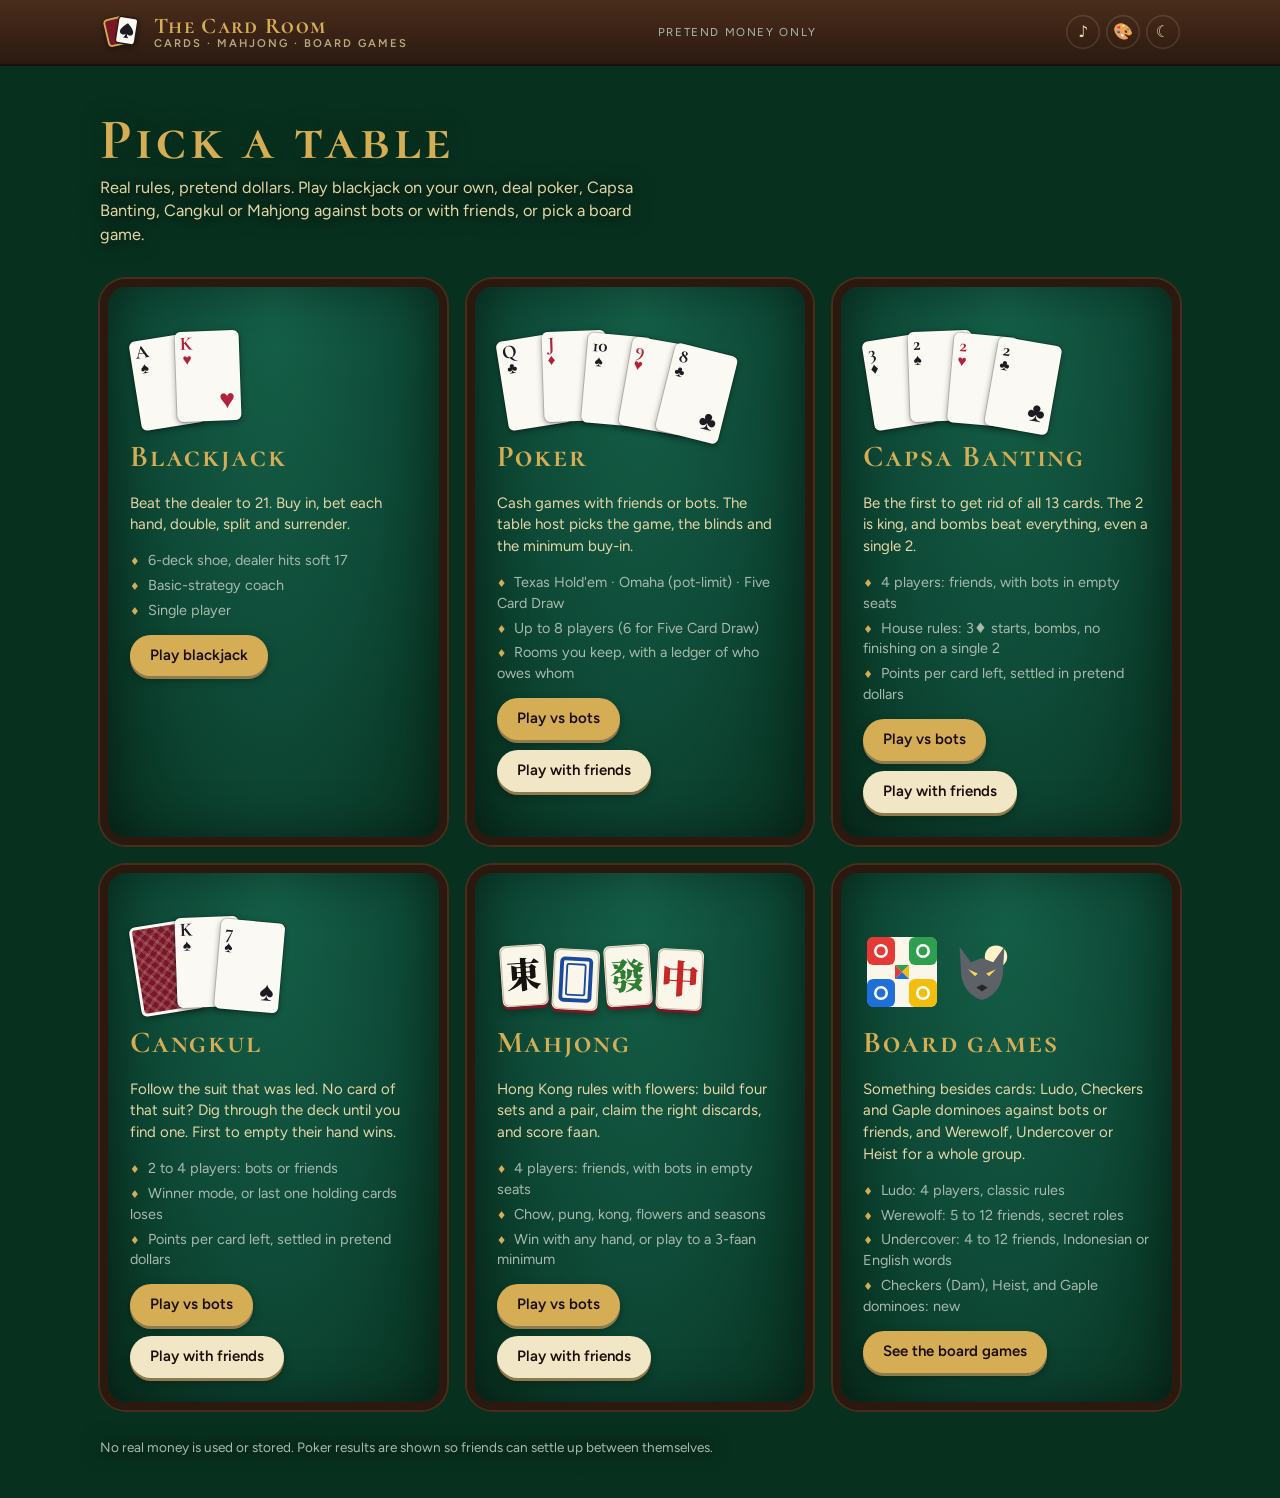
==== commit b16a7a5d: "Home menu back to card games, Mahjong and Board games; calmer theme picker The home page lists the c" ====
--- a/index.html
+++ b/index.html
@@ -13,154 +13,167 @@
 <link rel="stylesheet" href="https://fonts.googleapis.com/css2?family=Cormorant+SC:wght@500;700&family=Cormorant+Garamond:wght@600;700&family=Figtree:wght@400;500;600;700&display=swap">
 <link rel="stylesheet" href="shared.css">
 <style>
-  .hero { max-width: 1080px; margin: 0 auto; padding-block: 22px 4px; display: grid; gap: 6px; }
-  .hero h1 { font-family: var(--font-display); color: var(--gold); font-size: clamp(2rem, 6vw, 3.2rem); letter-spacing: .06em; margin: 0; line-height: 1; text-wrap: balance; }
-  .hero p { margin: 0; max-width: 56ch; color: var(--print); font-size: 1rem; }
-  .shelf { max-width: 1080px; margin: 22px auto 0; }
-  .shelf h2 { margin: 0 0 10px; font-family: var(--font-body); font-size: .74rem; font-weight: 700; letter-spacing: .18em; text-transform: uppercase; color: var(--muted); }
-  .games { display: grid; grid-template-columns: repeat(auto-fill, minmax(158px, 1fr)); gap: 14px; }
+  .hero { max-width: 1080px; margin: 0 auto; padding-block: 28px 8px; display: grid; gap: 6px; }
+  .hero h1 { font-family: var(--font-display); color: var(--gold); font-size: clamp(2.2rem, 7vw, 3.6rem); letter-spacing: .06em; margin: 0; line-height: 1; text-wrap: balance; }
+  .hero p { margin: 0; max-width: 56ch; color: var(--print); font-size: 1.02rem; }
+  .games { max-width: 1080px; margin: 24px auto 0; display: grid; grid-template-columns: repeat(auto-fit, minmax(300px, 1fr)); gap: 20px; }
   .game {
-    position: relative; overflow: hidden; display: grid; gap: 4px; align-content: start; justify-items: start;
+    position: relative; overflow: hidden; display: grid; gap: 14px; align-content: start;
     background: radial-gradient(ellipse at 50% 0%, var(--felt-hi) 0%, var(--felt) 55%, var(--felt-deep) 100%);
-    border: 5px solid var(--rail); border-radius: 20px; box-shadow: inset 0 0 36px rgba(0,0,0,.4), 0 0 0 2px var(--rail-hi);
-    padding: 14px 14px 16px; color: var(--print); text-decoration: none; min-width: 0;
-    transition: transform .12s, box-shadow .12s;
+    border: 8px solid var(--rail); border-radius: 26px; box-shadow: inset 0 0 50px rgba(0,0,0,.4), 0 0 0 2px var(--rail-hi);
+    padding: 22px 22px 24px; color: var(--print); text-decoration: none; min-width: 0;
   }
-  .game:hover, .game:focus-visible { transform: translateY(-3px); box-shadow: inset 0 0 36px rgba(0,0,0,.4), 0 0 0 2px var(--gold), 0 10px 22px rgba(0,0,0,.35); }
-  .game:active { transform: none; }
-  .game h3 { font-family: var(--font-display); color: var(--gold); font-size: 1.3rem; letter-spacing: .04em; margin: 6px 0 0; line-height: 1.1; overflow-wrap: anywhere; }
-  .game .who { font-size: .72rem; font-weight: 700; letter-spacing: .1em; text-transform: uppercase; color: var(--muted); }
-  .game p { margin: 4px 0 0; font-size: .86rem; color: var(--print); opacity: .9; }
-  .game .tag { position: absolute; top: 8px; right: 8px; font-size: .62rem; font-weight: 800; letter-spacing: .12em; text-transform: uppercase; padding: 2px 7px; border-radius: 999px; background: var(--gold); color: var(--btn-ink); }
-  .art { display: flex; height: 64px; align-items: flex-end; gap: 6px; padding-left: 2px; }
-  .art > svg { width: 56px; height: 56px; flex: none; }
-  .art > svg[viewBox="0 0 96 56"] { width: 96px; }
-  .art .card { --cw: 38px; }
-  .art .card + .card { margin-left: -20px; }
-  .art .card:nth-child(1) { transform: rotate(-9deg) translateY(4px); }
+  .game h2 { font-family: var(--font-display); color: var(--gold); font-size: 1.9rem; letter-spacing: .06em; margin: 0; }
+  .game p { margin: 0; }
+  .art { display: flex; height: 112px; align-items: flex-end; padding-left: 4px; }
+  .art .card { --cw: 64px; }
+  .art .card + .card { margin-left: -22px; }
+  .art .card:nth-child(1) { transform: rotate(-9deg) translateY(6px); }
   .art .card:nth-child(2) { transform: rotate(-2deg); }
-  .art .card:nth-child(3) { transform: rotate(5deg) translateY(3px); }
-  .art .card:nth-child(4) { transform: rotate(10deg) translateY(7px); }
-  .art .card:nth-child(n+5) { display: none; }
-  .mj-art .tile { width: 32px; aspect-ratio: 3 / 4; border-radius: 5px; background: #f7f1e3; box-shadow: 0 2px 0 var(--card-back, #2c6e49), 0 4px 6px rgba(0,0,0,.35); }
-  .mj-art .tile:nth-child(odd) { transform: rotate(-4deg); } .mj-art .tile:nth-child(even) { transform: rotate(3deg) translateY(3px); }
-  .mj-art .tile svg { display: block; width: 100%; height: 100%; }
-  .foot { max-width: 1080px; margin: 26px auto 0; color: var(--muted); font-size: .85rem; }
-  /* phones: three tiles across, so every game is on the first screen or just under it */
-  @media (max-width: 560px) {
-    .hero { padding-block: 10px 0; }
-    .hero p { display: none; }
-    .shelf { margin-top: 14px; }
-    .games { grid-template-columns: repeat(3, 1fr); gap: 8px; }
-    .game { border-width: 4px; border-radius: 16px; padding: 9px 8px 10px; justify-items: center; text-align: center; }
-    .game h3 { font-size: clamp(.82rem, 3.9vw, 1rem); letter-spacing: 0; margin-top: 4px; }
-    .game .who { font-size: .58rem; letter-spacing: .06em; }
-    .game p { display: none; }
-    .game .tag { top: 4px; right: 4px; font-size: .52rem; padding: 1px 5px; }
-    .art { height: 46px; gap: 4px; padding: 0; justify-content: center; }
-    .art > svg { width: 42px; height: 42px; }
-    .art > svg[viewBox="0 0 96 56"] { width: 72px; }
-    .art .card { --cw: 28px; }
-    .art .card + .card { margin-left: -15px; }
-    .art .card:nth-child(n+4) { display: none; }
-    .mj-art .tile { width: 20px; border-radius: 3px; }
-    .mj-art .tile:nth-child(n+4) { display: none; }
+  .art .card:nth-child(3) { transform: rotate(5deg) translateY(4px); }
+  .art .card:nth-child(4) { transform: rotate(10deg) translateY(10px); }
+  .art .card:nth-child(5) { transform: rotate(14deg) translateY(18px); }
+  .facts { list-style: none; margin: 0; padding: 0; display: grid; gap: 4px; font-size: .9rem; color: var(--muted); }
+  .facts li::before { content: "♦"; color: var(--gold); margin-right: 8px; font-size: .75em; }
+  .modes { display: flex; flex-wrap: wrap; gap: 10px; }
+  .modes a { text-decoration: none; }
+  .pill {
+    display: inline-flex; align-items: center; gap: 8px; border-radius: 999px; padding: 10px 20px; font-weight: 600;
+    background: var(--btn); color: var(--btn-ink); box-shadow: 0 3px 0 #8f7b4c, 0 4px 10px rgba(0,0,0,.35);
   }
-  @media (prefers-reduced-motion: reduce) { .game:hover, .game:focus-visible { transform: none; } }
+  .pill.gold { background: var(--gold); }
+  .pill:hover { filter: brightness(1.05); }
+  .foot { max-width: 1080px; margin: 28px auto 0; color: var(--muted); font-size: .85rem; }
 </style>
 </head>
 <body>
 <header class="bar"><div class="bar-in">
-  <a class="brand-link" href="./"><img class="logo" src="logo.svg" alt="" width="44" height="44"><span class="brand-text"><span class="brand">The Card Room</span><span class="brand-sub">Cards · Tiles · Board games</span></span></a>
+  <a class="brand-link" href="./"><img class="logo" src="logo.svg" alt="" width="44" height="44"><span class="brand-text"><span class="brand">The Card Room</span><span class="brand-sub">Cards · Mahjong · Board games</span></span></a>
   <span class="tagline">Pretend money only</span>
 </div></header>
 
 <div class="wrap">
   <section class="hero">
     <h1>Pick a table</h1>
-    <p>Real rules, pretend dollars. Every game opens with a choice of bots or friends.</p>
+    <p>Real rules, pretend dollars. Play blackjack on your own, deal poker, Capsa Banting, Cangkul or Mahjong against bots or with friends, or pick a board game.</p>
   </section>
 
-  <section class="shelf" aria-labelledby="shelfCards">
-    <h2 id="shelfCards">Cards and tiles</h2>
-    <div class="games">
+  <section class="games">
     <a class="game" href="blackjack/">
-      <div class="art" aria-hidden="true"><div class="card"><div class="corner">A<span>♠</span></div><div class="pip">♠</div></div><div class="card red"><div class="corner">K<span>♥</span></div><div class="pip">♥</div></div></div>
-      <h3>Blackjack</h3>
-      <span class="who">Solo</span>
-      <p>Beat the dealer to 21: bet, double, split and surrender, with a strategy coach.</p>
+      <div class="art" aria-hidden="true">
+        <div class="card"><div class="corner">A<span>♠</span></div><div class="pip">♠</div></div>
+        <div class="card red"><div class="corner">K<span>♥</span></div><div class="pip">♥</div></div>
+      </div>
+      <h2>Blackjack</h2>
+      <p>Beat the dealer to 21. Buy in, bet each hand, double, split and surrender.</p>
+      <ul class="facts">
+        <li>6-deck shoe, dealer hits soft 17</li>
+        <li>Basic-strategy coach</li>
+        <li>Single player</li>
+      </ul>
+      <div class="modes"><span class="pill gold">Play blackjack</span></div>
     </a>
-    <a class="game" href="poker/">
-      <div class="art" aria-hidden="true"><div class="card"><div class="corner">Q<span>♣</span></div><div class="pip">♣</div></div><div class="card red"><div class="corner">J<span>♦</span></div><div class="pip">♦</div></div><div class="card"><div class="corner">10<span>♠</span></div><div class="pip">♠</div></div><div class="card red"><div class="corner">9<span>♥</span></div><div class="pip">♥</div></div><div class="card"><div class="corner">8<span>♣</span></div><div class="pip">♣</div></div></div>
-      <h3>Poker</h3>
-      <span class="who">2–8 players</span>
-      <p>Hold'em, Omaha or Five Card Draw cash games, with a ledger of who owes whom.</p>
-    </a>
-    <a class="game" href="capsa/">
-      <div class="art" aria-hidden="true"><div class="card"><div class="corner">3<span>♦</span></div><div class="pip">♦</div></div><div class="card"><div class="corner">2<span>♠</span></div><div class="pip">♠</div></div><div class="card red"><div class="corner">2<span>♥</span></div><div class="pip">♥</div></div><div class="card"><div class="corner">2<span>♣</span></div><div class="pip">♣</div></div></div>
-      <h3>Capsa Banting</h3>
-      <span class="who">4 players</span>
-      <p>Shed all 13 cards first. The 2 is king, and bombs beat everything.</p>
-    </a>
-    <a class="game" href="cangkul/"><span class="tag">New</span>
-      <div class="art" aria-hidden="true"><div class="card back"></div><div class="card"><div class="corner">K<span>♠</span></div><div class="pip">♠</div></div><div class="card"><div class="corner">7<span>♠</span></div><div class="pip">♠</div></div></div>
-      <h3>Cangkul</h3>
-      <span class="who">2–4 players</span>
-      <p>Follow suit or dig through the deck until you can. Empty your hand first.</p>
-    </a>
-    <a class="game" href="gaple/"><span class="tag">New</span>
-      <div class="art" aria-hidden="true"><svg viewBox="0 0 96 56" width="96" height="56"><g transform="translate(6 8) rotate(-10 10 20)"><rect width="20" height="40" rx="3.5" fill="#fbf6ea" stroke="#1d1b22" stroke-opacity=".35"/><path d="M3 20H17" stroke="#1d1b22" stroke-opacity=".5"/><circle cx="5" cy="4" r="1.9" fill="#1d1b22"/><circle cx="15" cy="4" r="1.9" fill="#1d1b22"/><circle cx="5" cy="10" r="1.9" fill="#1d1b22"/><circle cx="15" cy="10" r="1.9" fill="#1d1b22"/><circle cx="5" cy="16" r="1.9" fill="#1d1b22"/><circle cx="15" cy="16" r="1.9" fill="#1d1b22"/><circle cx="5" cy="24" r="1.9" fill="#1d1b22"/><circle cx="15" cy="24" r="1.9" fill="#1d1b22"/><circle cx="5" cy="30" r="1.9" fill="#1d1b22"/><circle cx="15" cy="30" r="1.9" fill="#1d1b22"/><circle cx="5" cy="36" r="1.9" fill="#1d1b22"/><circle cx="15" cy="36" r="1.9" fill="#1d1b22"/></g><g transform="translate(34 8) rotate(0 10 20)"><rect width="20" height="40" rx="3.5" fill="#fbf6ea" stroke="#1d1b22" stroke-opacity=".35"/><path d="M3 20H17" stroke="#1d1b22" stroke-opacity=".5"/><circle cx="5" cy="4" r="1.9" fill="#1d1b22"/><circle cx="15" cy="4" r="1.9" fill="#1d1b22"/><circle cx="5" cy="10" r="1.9" fill="#1d1b22"/><circle cx="15" cy="10" r="1.9" fill="#1d1b22"/><circle cx="5" cy="16" r="1.9" fill="#1d1b22"/><circle cx="15" cy="16" r="1.9" fill="#1d1b22"/><circle cx="5" cy="25" r="1.9" fill="#1d1b22"/><circle cx="10" cy="30" r="1.9" fill="#1d1b22"/><circle cx="15" cy="35" r="1.9" fill="#1d1b22"/></g><g transform="translate(62 8) rotate(9 10 20)"><rect width="20" height="40" rx="3.5" fill="#fbf6ea" stroke="#1d1b22" stroke-opacity=".35"/><path d="M3 20H17" stroke="#1d1b22" stroke-opacity=".5"/><circle cx="5" cy="5" r="1.9" fill="#1d1b22"/><circle cx="10" cy="10" r="1.9" fill="#1d1b22"/><circle cx="15" cy="15" r="1.9" fill="#1d1b22"/><circle cx="5" cy="25" r="1.9" fill="#1d1b22"/><circle cx="15" cy="25" r="1.9" fill="#1d1b22"/><circle cx="10" cy="30" r="1.9" fill="#1d1b22"/><circle cx="5" cy="35" r="1.9" fill="#1d1b22"/><circle cx="15" cy="35" r="1.9" fill="#1d1b22"/></g></svg></div>
-      <h3>Gaple</h3>
-      <span class="who">4 players</span>
-      <p>Indonesian dominoes: match the ends, block your rivals, count the pips.</p>
-    </a>
-    <a class="game" href="mahjong/">
+
+    <div class="game">
+      <div class="art" aria-hidden="true">
+        <div class="card"><div class="corner">Q<span>♣</span></div><div class="pip">♣</div></div>
+        <div class="card red"><div class="corner">J<span>♦</span></div><div class="pip">♦</div></div>
+        <div class="card"><div class="corner">10<span>♠</span></div><div class="pip">♠</div></div>
+        <div class="card red"><div class="corner">9<span>♥</span></div><div class="pip">♥</div></div>
+        <div class="card"><div class="corner">8<span>♣</span></div><div class="pip">♣</div></div>
+      </div>
+      <h2>Poker</h2>
+      <p>Cash games with friends or bots. The table host picks the game, the blinds and the minimum buy-in.</p>
+      <ul class="facts">
+        <li>Texas Hold'em · Omaha (pot-limit) · Five Card Draw</li>
+        <li>Up to 8 players (6 for Five Card Draw)</li>
+        <li>Rooms you keep, with a ledger of who owes whom</li>
+      </ul>
+      <div class="modes">
+        <a class="pill gold" href="poker/#ai">Play vs bots</a>
+        <a class="pill" href="poker/#online">Play with friends</a>
+      </div>
+    </div>
+
+    <div class="game">
+      <div class="art" aria-hidden="true">
+        <div class="card"><div class="corner">3<span>♦</span></div><div class="pip">♦</div></div>
+        <div class="card"><div class="corner">2<span>♠</span></div><div class="pip">♠</div></div>
+        <div class="card red"><div class="corner">2<span>♥</span></div><div class="pip">♥</div></div>
+        <div class="card"><div class="corner">2<span>♣</span></div><div class="pip">♣</div></div>
+      </div>
+      <h2>Capsa Banting</h2>
+      <p>Be the first to get rid of all 13 cards. The 2 is king, and bombs beat everything, even a single 2.</p>
+      <ul class="facts">
+        <li>4 players: friends, with bots in empty seats</li>
+        <li>House rules: 3♦ starts, bombs, no finishing on a single 2</li>
+        <li>Points per card left, settled in pretend dollars</li>
+      </ul>
+      <div class="modes">
+        <a class="pill gold" href="capsa/#ai">Play vs bots</a>
+        <a class="pill" href="capsa/#online">Play with friends</a>
+      </div>
+    </div>
+
+    <div class="game">
+      <div class="art" aria-hidden="true">
+        <div class="card back"></div>
+        <div class="card"><div class="corner">K<span>♠</span></div><div class="pip">♠</div></div>
+        <div class="card"><div class="corner">7<span>♠</span></div><div class="pip">♠</div></div>
+      </div>
+      <h2>Cangkul</h2>
+      <p>Follow the suit that was led. No card of that suit? Dig through the deck until you find one. First to empty their hand wins.</p>
+      <ul class="facts">
+        <li>2 to 4 players: bots or friends</li>
+        <li>Winner mode, or last one holding cards loses</li>
+        <li>Points per card left, settled in pretend dollars</li>
+      </ul>
+      <div class="modes">
+        <a class="pill gold" href="cangkul/#ai">Play vs bots</a>
+        <a class="pill" href="cangkul/#online">Play with friends</a>
+      </div>
+    </div>
+
+    <div class="game">
       <div class="art mj-art" aria-hidden="true" data-tiles="1z 5z 6z 7z"></div>
-      <h3>Mahjong</h3>
-      <span class="who">4 players</span>
-      <p>Hong Kong rules with flowers: four sets and a pair, scored in faan.</p>
-    </a>
+      <h2>Mahjong</h2>
+      <p>Hong Kong rules with flowers: build four sets and a pair, claim the right discards, and score faan.</p>
+      <ul class="facts">
+        <li>4 players: friends, with bots in empty seats</li>
+        <li>Chow, pung, kong, flowers and seasons</li>
+        <li>Win with any hand, or play to a 3-faan minimum</li>
+      </ul>
+      <div class="modes">
+        <a class="pill gold" href="mahjong/#ai">Play vs bots</a>
+        <a class="pill" href="mahjong/#online">Play with friends</a>
+      </div>
+    </div>
+
+    <div class="game">
+      <div class="art board-art" aria-hidden="true"><svg viewBox="0 0 90 90" width="96" height="96" aria-hidden="true"><rect width="90" height="90" rx="10" fill="#fbf6ea"/><rect x="0" y="0" width="36" height="36" rx="8" fill="#e53935"/><rect x="54" y="0" width="36" height="36" rx="8" fill="#2e9e4f"/><rect x="54" y="54" width="36" height="36" rx="8" fill="#f2bd0d"/><rect x="0" y="54" width="36" height="36" rx="8" fill="#1e6fd9"/><polygon points="36,36 54,36 45,45" fill="#2e9e4f"/><polygon points="54,36 54,54 45,45" fill="#f2bd0d"/><polygon points="36,54 54,54 45,45" fill="#1e6fd9"/><polygon points="36,36 36,54 45,45" fill="#e53935"/><circle cx="18" cy="18" r="9" fill="#fff"/><circle cx="18" cy="18" r="6.5" fill="#e53935" stroke="#fff" stroke-width="1.5"/><circle cx="72" cy="18" r="9" fill="#fff"/><circle cx="72" cy="18" r="6.5" fill="#2e9e4f" stroke="#fff" stroke-width="1.5"/><circle cx="72" cy="72" r="9" fill="#fff"/><circle cx="72" cy="72" r="6.5" fill="#f2bd0d" stroke="#fff" stroke-width="1.5"/><circle cx="18" cy="72" r="9" fill="#fff"/><circle cx="18" cy="72" r="6.5" fill="#1e6fd9" stroke="#fff" stroke-width="1.5"/></svg><svg viewBox="0 0 100 100" width="96" height="96" aria-hidden="true"><circle cx="70" cy="28" r="16" fill="#fdf3c7"/><path d="M18 14 L34 36 L50 30 L66 36 L82 14 L80 48 C80 70 66 86 50 90 C34 86 20 70 20 48Z" fill="#5d6168"/><path d="M30 46 L44 52 L40 56Z M70 46 L56 52 L60 56Z" fill="#ffd54f"/><path d="M42 72 L50 78 L58 72 L50 68Z" fill="#2b2420"/></svg></div>
+      <h2>Board games</h2>
+      <p>Something besides cards: Ludo, Checkers and Gaple dominoes against bots or friends, and Werewolf, Undercover or Heist for a whole group.</p>
+      <ul class="facts">
+        <li>Ludo: 4 players, classic rules</li>
+        <li>Werewolf: 5 to 12 friends, secret roles</li>
+        <li>Undercover: 4 to 12 friends, Indonesian or English words</li>
+        <li>Checkers (Dam), Heist, and Gaple dominoes: new</li>
+      </ul>
+      <div class="modes">
+        <a class="pill gold" href="boardgames/">See the board games</a>
+      </div>
     </div>
   </section>
 
-  <section class="shelf" aria-labelledby="shelfBoard">
-    <h2 id="shelfBoard">Board and party</h2>
-    <div class="games">
-    <a class="game" href="ludo/">
-      <div class="art" aria-hidden="true"><svg viewBox="0 0 90 90" width="96" height="96" aria-hidden="true"><rect width="90" height="90" rx="10" fill="#fbf6ea"/><rect x="0" y="0" width="36" height="36" rx="8" fill="#e53935"/><rect x="54" y="0" width="36" height="36" rx="8" fill="#2e9e4f"/><rect x="54" y="54" width="36" height="36" rx="8" fill="#f2bd0d"/><rect x="0" y="54" width="36" height="36" rx="8" fill="#1e6fd9"/><polygon points="36,36 54,36 45,45" fill="#2e9e4f"/><polygon points="54,36 54,54 45,45" fill="#f2bd0d"/><polygon points="36,54 54,54 45,45" fill="#1e6fd9"/><polygon points="36,36 36,54 45,45" fill="#e53935"/><circle cx="18" cy="18" r="9" fill="#fff"/><circle cx="18" cy="18" r="6.5" fill="#e53935" stroke="#fff" stroke-width="1.5"/><circle cx="72" cy="18" r="9" fill="#fff"/><circle cx="72" cy="18" r="6.5" fill="#2e9e4f" stroke="#fff" stroke-width="1.5"/><circle cx="72" cy="72" r="9" fill="#fff"/><circle cx="72" cy="72" r="6.5" fill="#f2bd0d" stroke="#fff" stroke-width="1.5"/><circle cx="18" cy="72" r="9" fill="#fff"/><circle cx="18" cy="72" r="6.5" fill="#1e6fd9" stroke="#fff" stroke-width="1.5"/></svg></div>
-      <h3>Ludo</h3>
-      <span class="who">4 players</span>
-      <p>Roll a six, race four tokens home, and send rivals back to the start.</p>
-    </a>
-    <a class="game" href="checkers/">
-      <div class="art" aria-hidden="true"><svg viewBox="0 0 100 100" width="96" height="96" aria-hidden="true"><rect width="100" height="100" rx="10" fill="#6b3f1f"/><rect x="10" y="10" width="20" height="20" fill="#ecd2a8"/><rect x="30" y="10" width="20" height="20" fill="#8f5a2f"/><rect x="50" y="10" width="20" height="20" fill="#ecd2a8"/><rect x="70" y="10" width="20" height="20" fill="#8f5a2f"/><rect x="10" y="30" width="20" height="20" fill="#8f5a2f"/><rect x="30" y="30" width="20" height="20" fill="#ecd2a8"/><rect x="50" y="30" width="20" height="20" fill="#8f5a2f"/><rect x="70" y="30" width="20" height="20" fill="#ecd2a8"/><rect x="10" y="50" width="20" height="20" fill="#ecd2a8"/><rect x="30" y="50" width="20" height="20" fill="#8f5a2f"/><rect x="50" y="50" width="20" height="20" fill="#ecd2a8"/><rect x="70" y="50" width="20" height="20" fill="#8f5a2f"/><rect x="10" y="70" width="20" height="20" fill="#8f5a2f"/><rect x="30" y="70" width="20" height="20" fill="#ecd2a8"/><rect x="50" y="70" width="20" height="20" fill="#8f5a2f"/><rect x="70" y="70" width="20" height="20" fill="#ecd2a8"/><circle cx="40" cy="40" r="8" fill="#3d1411" stroke="#f2c14e" stroke-width="2"/><circle cx="80" cy="40" r="8" fill="#3d1411" stroke="#f2c14e" stroke-width="2"/><circle cx="20" cy="80" r="8" fill="#efe0c2" stroke="#9a6b24" stroke-width="2"/><circle cx="60" cy="80" r="8" fill="#efe0c2" stroke="#9a6b24" stroke-width="2"/><circle cx="40" cy="60" r="8" fill="#efe0c2" stroke="#9a6b24" stroke-width="2"/><text x="40" y="64" font-size="10" text-anchor="middle" fill="#9a6b24">♛</text></svg></div>
-      <h3>Checkers</h3>
-      <span class="who">2 players</span>
-      <p>Dam rules with flying kings, or classic English. Capture is compulsory.</p>
-    </a>
-    <a class="game" href="werewolf/">
-      <div class="art" aria-hidden="true"><svg viewBox="0 0 100 100" width="96" height="96" aria-hidden="true"><circle cx="70" cy="28" r="16" fill="#fdf3c7"/><path d="M18 14 L34 36 L50 30 L66 36 L82 14 L80 48 C80 70 66 86 50 90 C34 86 20 70 20 48Z" fill="#5d6168"/><path d="M30 46 L44 52 L40 56Z M70 46 L56 52 L60 56Z" fill="#ffd54f"/><path d="M42 72 L50 78 L58 72 L50 68Z" fill="#2b2420"/></svg></div>
-      <h3>Werewolf</h3>
-      <span class="who">5–12 friends</span>
-      <p>Wolves hunt by night, the village votes by day. The app moderates.</p>
-    </a>
-    <a class="game" href="undercover/">
-      <div class="art" aria-hidden="true"><svg viewBox="0 0 100 100" width="96" height="96" aria-hidden="true"><path d="M18 90 C18 66 34 58 50 58 C66 58 82 66 82 90Z" fill="#37474f"/><path d="M40 58 L50 76 L60 58Z" fill="#eceff1"/><path d="M47 62 L50 80 L53 62Z" fill="#b71c1c"/><circle cx="50" cy="38" r="17" fill="#ffcc80"/><path d="M33 40 H67 V46 C67 48 62 50 58 48 L50 44 L42 48 C38 50 33 48 33 46Z" fill="#102027"/><path d="M14 28 C22 24 78 24 86 28 C78 32 22 32 14 28Z" fill="#263238"/><path d="M30 28 C30 12 70 12 70 28Z" fill="#37474f"/><path d="M30 23 H70 V27 H30Z" fill="#b71c1c"/></svg></div>
-      <h3>Undercover</h3>
-      <span class="who">4–12 friends</span>
-      <p>One of you has a different secret word. Give clues and find them.</p>
-    </a>
-    <a class="game" href="heist/">
-      <div class="art" aria-hidden="true"><svg viewBox="0 0 100 100" width="96" height="96" aria-hidden="true"><rect x="10" y="14" width="80" height="72" rx="8" fill="#455a64" stroke="#90a4ae" stroke-width="3"/><circle cx="50" cy="50" r="22" fill="#263238" stroke="#f2c14e" stroke-width="3"/><path d="M50 31 V36" stroke="#cfd8dc" stroke-width="3" transform="rotate(0 50 50)"/><path d="M50 31 V36" stroke="#cfd8dc" stroke-width="3" transform="rotate(45 50 50)"/><path d="M50 31 V36" stroke="#cfd8dc" stroke-width="3" transform="rotate(90 50 50)"/><path d="M50 31 V36" stroke="#cfd8dc" stroke-width="3" transform="rotate(135 50 50)"/><path d="M50 31 V36" stroke="#cfd8dc" stroke-width="3" transform="rotate(180 50 50)"/><path d="M50 31 V36" stroke="#cfd8dc" stroke-width="3" transform="rotate(225 50 50)"/><path d="M50 31 V36" stroke="#cfd8dc" stroke-width="3" transform="rotate(270 50 50)"/><path d="M50 31 V36" stroke="#cfd8dc" stroke-width="3" transform="rotate(315 50 50)"/><path d="M50 50 L62 42" stroke="#f2c14e" stroke-width="4" stroke-linecap="round"/><circle cx="50" cy="50" r="4" fill="#f2c14e"/><rect x="82" y="38" width="6" height="24" rx="2" fill="#cfd8dc"/></svg></div>
-      <h3>Heist</h3>
-      <span class="who">5–10 friends</span>
-      <p>Five jobs, and undercover cops in the crew. Work out who sabotages.</p>
-    </a>
-    </div>
-  </section>
-
-  <p class="foot">No real money is used or stored. Results are shown so friends can settle up between themselves.</p>
+  <p class="foot">No real money is used or stored. Poker results are shown so friends can settle up between themselves.</p>
 </div>
+<style>
+  .mj-art { display: flex; gap: 6px; }
+  .board-art { display: flex; gap: 10px; } .board-art svg { width: 70px; height: 70px; }
+  .mj-art .tile { width: 46px; aspect-ratio: 3 / 4; border-radius: 6px; background: #f7f1e3; box-shadow: 0 3px 0 var(--card-back, #2c6e49), 0 5px 8px rgba(0,0,0,.35); }
+  .mj-art .tile:nth-child(odd) { transform: rotate(-4deg); } .mj-art .tile:nth-child(even) { transform: rotate(3deg) translateY(4px); }
+  .mj-art .tile svg { display: block; width: 100%; height: 100%; }
+</style>
 <script type="module">
   import { tileSvg } from "./mahjong/tiles.js";
   for (const box of document.querySelectorAll("[data-tiles]")) box.innerHTML = box.dataset.tiles.split(" ").map(t => `<div class="tile">${tileSvg(t)}</div>`).join("");
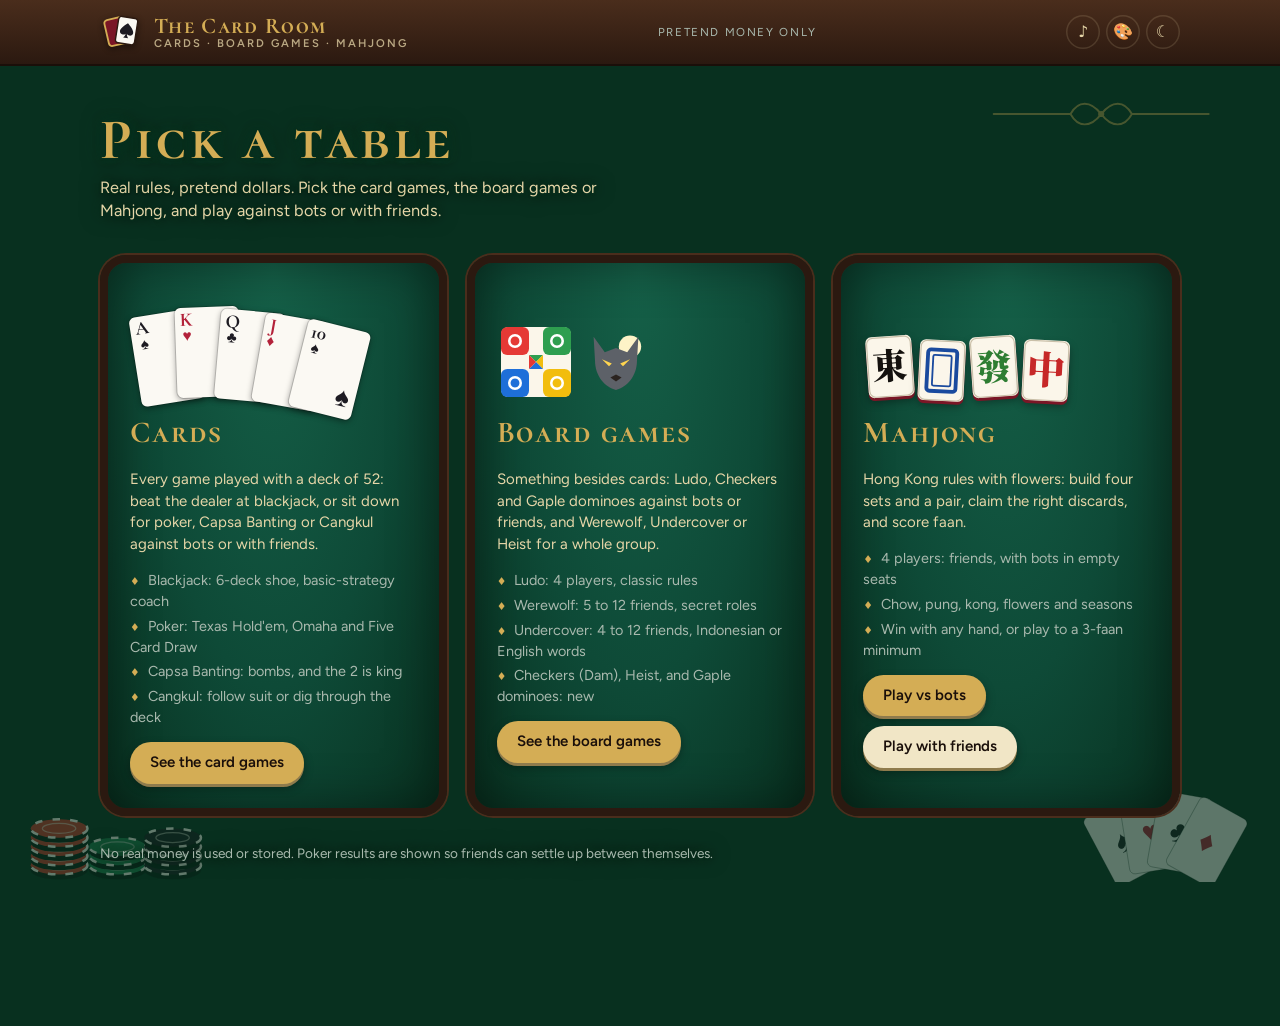
==== commit 4862d1de: "Main menu is Cards, Board games and Mahjong; card games get their own page Everything played with a " ====
--- a/index.html
+++ b/index.html
@@ -48,89 +48,50 @@
 </head>
 <body>
 <header class="bar"><div class="bar-in">
-  <a class="brand-link" href="./"><img class="logo" src="logo.svg" alt="" width="44" height="44"><span class="brand-text"><span class="brand">The Card Room</span><span class="brand-sub">Cards · Mahjong · Board games</span></span></a>
+  <a class="brand-link" href="./"><img class="logo" src="logo.svg" alt="" width="44" height="44"><span class="brand-text"><span class="brand">The Card Room</span><span class="brand-sub">Cards · Board games · Mahjong</span></span></a>
   <span class="tagline">Pretend money only</span>
 </div></header>
 
 <div class="wrap">
   <section class="hero">
     <h1>Pick a table</h1>
-    <p>Real rules, pretend dollars. Play blackjack on your own, deal poker, Capsa Banting, Cangkul or Mahjong against bots or with friends, or pick a board game.</p>
+    <p>Real rules, pretend dollars. Pick the card games, the board games or Mahjong, and play against bots or with friends.</p>
   </section>
 
   <section class="games">
-    <a class="game" href="blackjack/">
+    <div class="game">
       <div class="art" aria-hidden="true">
         <div class="card"><div class="corner">A<span>♠</span></div><div class="pip">♠</div></div>
         <div class="card red"><div class="corner">K<span>♥</span></div><div class="pip">♥</div></div>
-      </div>
-      <h2>Blackjack</h2>
-      <p>Beat the dealer to 21. Buy in, bet each hand, double, split and surrender.</p>
-      <ul class="facts">
-        <li>6-deck shoe, dealer hits soft 17</li>
-        <li>Basic-strategy coach</li>
-        <li>Single player</li>
-      </ul>
-      <div class="modes"><span class="pill gold">Play blackjack</span></div>
-    </a>
-
-    <div class="game">
-      <div class="art" aria-hidden="true">
         <div class="card"><div class="corner">Q<span>♣</span></div><div class="pip">♣</div></div>
         <div class="card red"><div class="corner">J<span>♦</span></div><div class="pip">♦</div></div>
         <div class="card"><div class="corner">10<span>♠</span></div><div class="pip">♠</div></div>
-        <div class="card red"><div class="corner">9<span>♥</span></div><div class="pip">♥</div></div>
-        <div class="card"><div class="corner">8<span>♣</span></div><div class="pip">♣</div></div>
       </div>
-      <h2>Poker</h2>
-      <p>Cash games with friends or bots. The table host picks the game, the blinds and the minimum buy-in.</p>
+      <h2>Cards</h2>
+      <p>Every game played with a deck of 52: beat the dealer at blackjack, or sit down for poker, Capsa Banting or Cangkul against bots or with friends.</p>
       <ul class="facts">
-        <li>Texas Hold'em · Omaha (pot-limit) · Five Card Draw</li>
-        <li>Up to 8 players (6 for Five Card Draw)</li>
-        <li>Rooms you keep, with a ledger of who owes whom</li>
+        <li>Blackjack: 6-deck shoe, basic-strategy coach</li>
+        <li>Poker: Texas Hold'em, Omaha and Five Card Draw</li>
+        <li>Capsa Banting: bombs, and the 2 is king</li>
+        <li>Cangkul: follow suit or dig through the deck</li>
       </ul>
       <div class="modes">
-        <a class="pill gold" href="poker/#ai">Play vs bots</a>
-        <a class="pill" href="poker/#online">Play with friends</a>
+        <a class="pill gold" href="cards/">See the card games</a>
       </div>
     </div>
 
     <div class="game">
-      <div class="art" aria-hidden="true">
-        <div class="card"><div class="corner">3<span>♦</span></div><div class="pip">♦</div></div>
-        <div class="card"><div class="corner">2<span>♠</span></div><div class="pip">♠</div></div>
-        <div class="card red"><div class="corner">2<span>♥</span></div><div class="pip">♥</div></div>
-        <div class="card"><div class="corner">2<span>♣</span></div><div class="pip">♣</div></div>
-      </div>
-      <h2>Capsa Banting</h2>
-      <p>Be the first to get rid of all 13 cards. The 2 is king, and bombs beat everything, even a single 2.</p>
+      <div class="art board-art" aria-hidden="true"><svg viewBox="0 0 90 90" width="96" height="96" aria-hidden="true"><rect width="90" height="90" rx="10" fill="#fbf6ea"/><rect x="0" y="0" width="36" height="36" rx="8" fill="#e53935"/><rect x="54" y="0" width="36" height="36" rx="8" fill="#2e9e4f"/><rect x="54" y="54" width="36" height="36" rx="8" fill="#f2bd0d"/><rect x="0" y="54" width="36" height="36" rx="8" fill="#1e6fd9"/><polygon points="36,36 54,36 45,45" fill="#2e9e4f"/><polygon points="54,36 54,54 45,45" fill="#f2bd0d"/><polygon points="36,54 54,54 45,45" fill="#1e6fd9"/><polygon points="36,36 36,54 45,45" fill="#e53935"/><circle cx="18" cy="18" r="9" fill="#fff"/><circle cx="18" cy="18" r="6.5" fill="#e53935" stroke="#fff" stroke-width="1.5"/><circle cx="72" cy="18" r="9" fill="#fff"/><circle cx="72" cy="18" r="6.5" fill="#2e9e4f" stroke="#fff" stroke-width="1.5"/><circle cx="72" cy="72" r="9" fill="#fff"/><circle cx="72" cy="72" r="6.5" fill="#f2bd0d" stroke="#fff" stroke-width="1.5"/><circle cx="18" cy="72" r="9" fill="#fff"/><circle cx="18" cy="72" r="6.5" fill="#1e6fd9" stroke="#fff" stroke-width="1.5"/></svg><svg viewBox="0 0 100 100" width="96" height="96" aria-hidden="true"><circle cx="70" cy="28" r="16" fill="#fdf3c7"/><path d="M18 14 L34 36 L50 30 L66 36 L82 14 L80 48 C80 70 66 86 50 90 C34 86 20 70 20 48Z" fill="#5d6168"/><path d="M30 46 L44 52 L40 56Z M70 46 L56 52 L60 56Z" fill="#ffd54f"/><path d="M42 72 L50 78 L58 72 L50 68Z" fill="#2b2420"/></svg></div>
+      <h2>Board games</h2>
+      <p>Something besides cards: Ludo, Checkers and Gaple dominoes against bots or friends, and Werewolf, Undercover or Heist for a whole group.</p>
       <ul class="facts">
-        <li>4 players: friends, with bots in empty seats</li>
-        <li>House rules: 3♦ starts, bombs, no finishing on a single 2</li>
-        <li>Points per card left, settled in pretend dollars</li>
+        <li>Ludo: 4 players, classic rules</li>
+        <li>Werewolf: 5 to 12 friends, secret roles</li>
+        <li>Undercover: 4 to 12 friends, Indonesian or English words</li>
+        <li>Checkers (Dam), Heist, and Gaple dominoes: new</li>
       </ul>
       <div class="modes">
-        <a class="pill gold" href="capsa/#ai">Play vs bots</a>
-        <a class="pill" href="capsa/#online">Play with friends</a>
-      </div>
-    </div>
-
-    <div class="game">
-      <div class="art" aria-hidden="true">
-        <div class="card back"></div>
-        <div class="card"><div class="corner">K<span>♠</span></div><div class="pip">♠</div></div>
-        <div class="card"><div class="corner">7<span>♠</span></div><div class="pip">♠</div></div>
-      </div>
-      <h2>Cangkul</h2>
-      <p>Follow the suit that was led. No card of that suit? Dig through the deck until you find one. First to empty their hand wins.</p>
-      <ul class="facts">
-        <li>2 to 4 players: bots or friends</li>
-        <li>Winner mode, or last one holding cards loses</li>
-        <li>Points per card left, settled in pretend dollars</li>
-      </ul>
-      <div class="modes">
-        <a class="pill gold" href="cangkul/#ai">Play vs bots</a>
-        <a class="pill" href="cangkul/#online">Play with friends</a>
+        <a class="pill gold" href="boardgames/">See the board games</a>
       </div>
     </div>
 
@@ -146,21 +107,6 @@
       <div class="modes">
         <a class="pill gold" href="mahjong/#ai">Play vs bots</a>
         <a class="pill" href="mahjong/#online">Play with friends</a>
-      </div>
-    </div>
-
-    <div class="game">
-      <div class="art board-art" aria-hidden="true"><svg viewBox="0 0 90 90" width="96" height="96" aria-hidden="true"><rect width="90" height="90" rx="10" fill="#fbf6ea"/><rect x="0" y="0" width="36" height="36" rx="8" fill="#e53935"/><rect x="54" y="0" width="36" height="36" rx="8" fill="#2e9e4f"/><rect x="54" y="54" width="36" height="36" rx="8" fill="#f2bd0d"/><rect x="0" y="54" width="36" height="36" rx="8" fill="#1e6fd9"/><polygon points="36,36 54,36 45,45" fill="#2e9e4f"/><polygon points="54,36 54,54 45,45" fill="#f2bd0d"/><polygon points="36,54 54,54 45,45" fill="#1e6fd9"/><polygon points="36,36 36,54 45,45" fill="#e53935"/><circle cx="18" cy="18" r="9" fill="#fff"/><circle cx="18" cy="18" r="6.5" fill="#e53935" stroke="#fff" stroke-width="1.5"/><circle cx="72" cy="18" r="9" fill="#fff"/><circle cx="72" cy="18" r="6.5" fill="#2e9e4f" stroke="#fff" stroke-width="1.5"/><circle cx="72" cy="72" r="9" fill="#fff"/><circle cx="72" cy="72" r="6.5" fill="#f2bd0d" stroke="#fff" stroke-width="1.5"/><circle cx="18" cy="72" r="9" fill="#fff"/><circle cx="18" cy="72" r="6.5" fill="#1e6fd9" stroke="#fff" stroke-width="1.5"/></svg><svg viewBox="0 0 100 100" width="96" height="96" aria-hidden="true"><circle cx="70" cy="28" r="16" fill="#fdf3c7"/><path d="M18 14 L34 36 L50 30 L66 36 L82 14 L80 48 C80 70 66 86 50 90 C34 86 20 70 20 48Z" fill="#5d6168"/><path d="M30 46 L44 52 L40 56Z M70 46 L56 52 L60 56Z" fill="#ffd54f"/><path d="M42 72 L50 78 L58 72 L50 68Z" fill="#2b2420"/></svg></div>
-      <h2>Board games</h2>
-      <p>Something besides cards: Ludo, Checkers and Gaple dominoes against bots or friends, and Werewolf, Undercover or Heist for a whole group.</p>
-      <ul class="facts">
-        <li>Ludo: 4 players, classic rules</li>
-        <li>Werewolf: 5 to 12 friends, secret roles</li>
-        <li>Undercover: 4 to 12 friends, Indonesian or English words</li>
-        <li>Checkers (Dam), Heist, and Gaple dominoes: new</li>
-      </ul>
-      <div class="modes">
-        <a class="pill gold" href="boardgames/">See the board games</a>
       </div>
     </div>
   </section>
